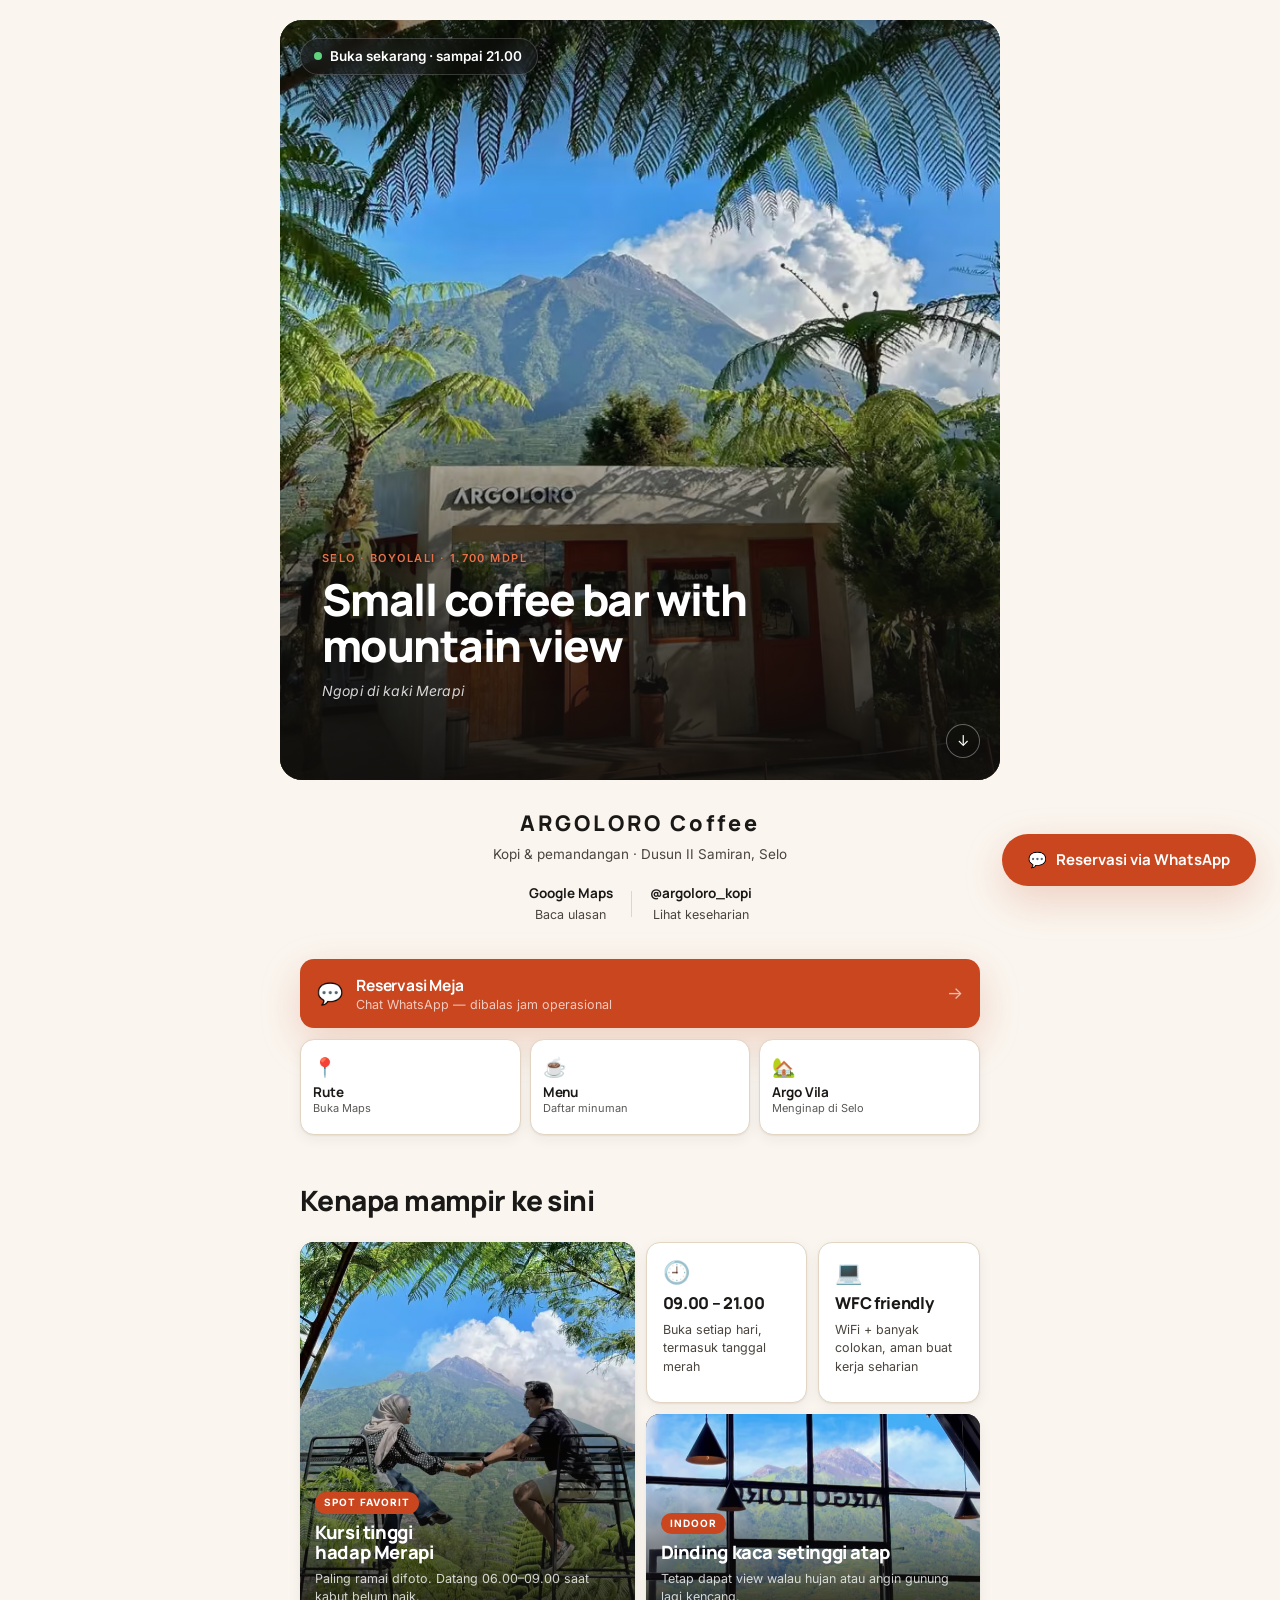
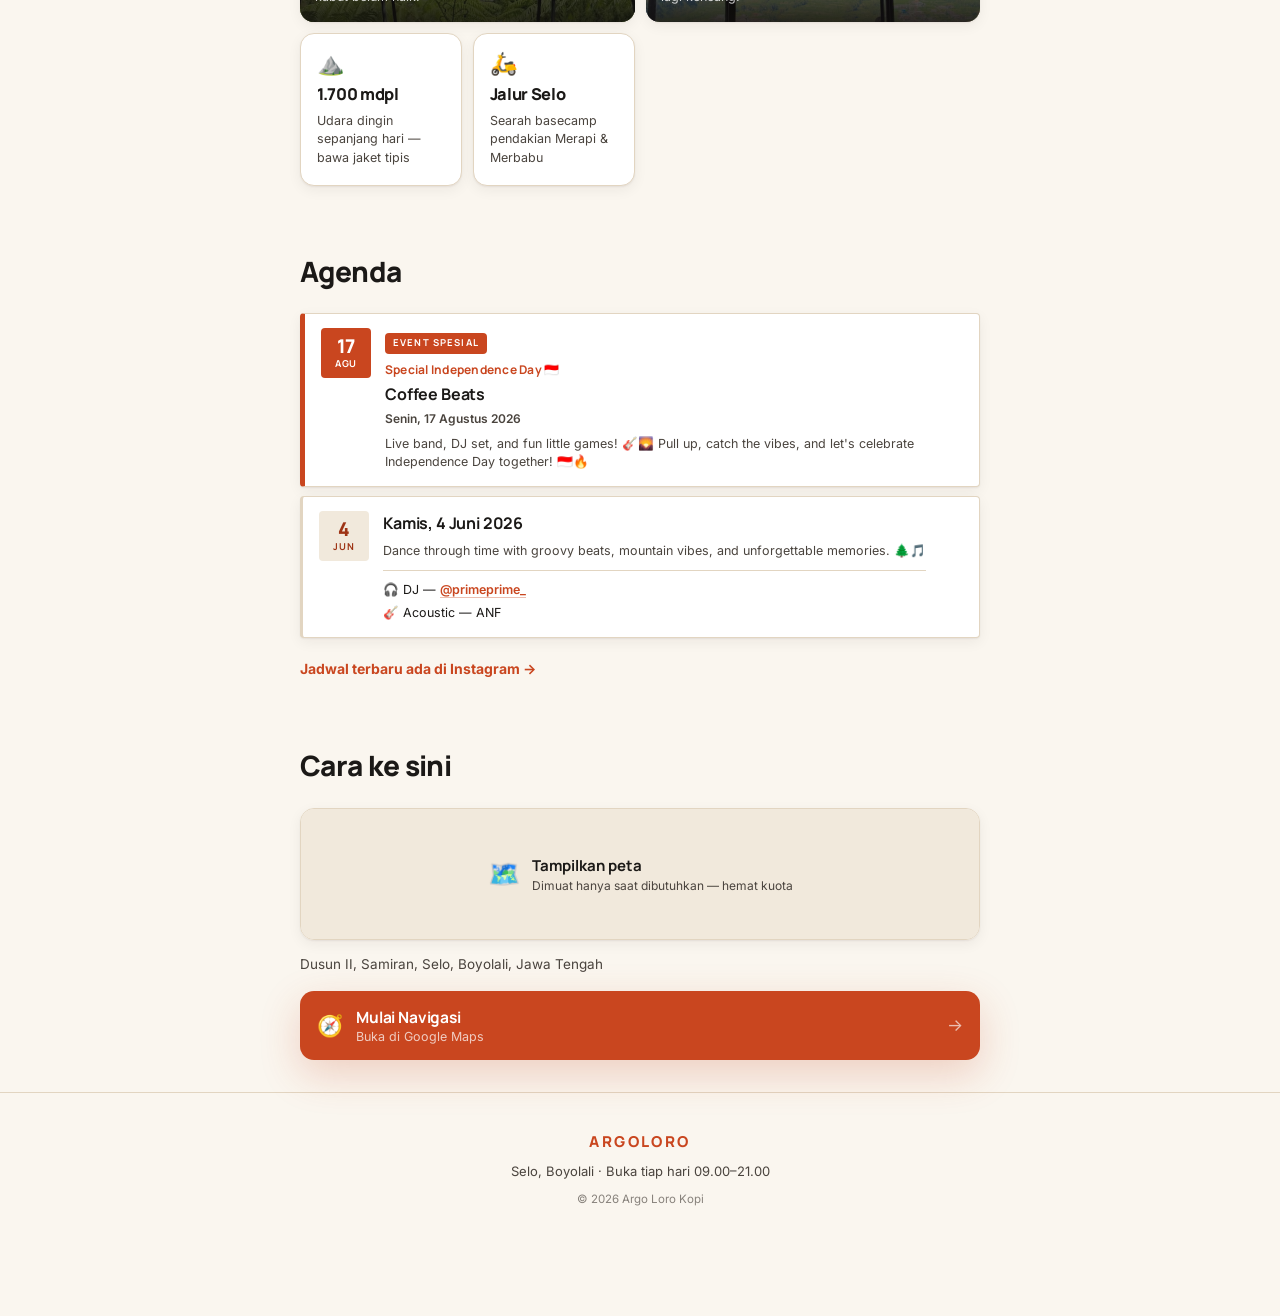
==== index.html @ 5f92f3b1 "perf: optimize initial load by deferring non-critical assets, including Google Maps iframe and bento" ====
<!DOCTYPE html>
<html lang="id">
<head>
<meta charset="UTF-8">
<meta name="viewport" content="width=device-width, initial-scale=1.0">
<meta name="theme-color" content="#C9461F">
<title>Argo Loro Kopi — Small Coffee Bar With Mountain View | Selo, Boyolali</title>
<meta name="description" content="Argo Loro Kopi, Selo Boyolali. Ngopi dengan view Merapi &amp; Merbabu, buka setiap hari 9 pagi sampai 9 malam. Reservasi meja lewat WhatsApp.">

<meta property="og:type" content="website">
<meta property="og:title" content="Argo Loro Kopi — Small Coffee Bar With Mountain View">
<meta property="og:description" content="Selo, Boyolali · Buka tiap hari 09.00–21.00 · View Merapi &amp; Merbabu">
<meta property="og:image" content="images/hero-1.jpg">

<link rel="preconnect" href="https://fonts.googleapis.com">
<link rel="preconnect" href="https://fonts.gstatic.com" crossorigin>
<!-- Hanya bobot yang benar-benar dipakai CSS: Manrope 700/800, Inter 400/600/700.
     Manrope 500 & Inter 500 dibuang (tak terpakai); Inter 700 ditambahkan
     karena .textlink memerlukannya dan sebelumnya di-faux-bold browser. -->
<!-- media="print" lalu diaktifkan saat onload: browser mengunduhnya dengan
     prioritas rendah sehingga tidak berebut jalur dengan foto hero. Teks
     tetap terbaca sejak detik pertama memakai font sistem, lalu berganti
     mulus — perilaku yang sama seperti display=swap. -->
<link rel="stylesheet" media="print" onload="this.media='all';this.onload=null"
      href="https://fonts.googleapis.com/css2?family=Manrope:wght@700;800&family=Inter:wght@400;600;700&display=swap">
<noscript>
  <link rel="stylesheet" href="https://fonts.googleapis.com/css2?family=Manrope:wght@700;800&family=Inter:wght@400;600;700&display=swap">
</noscript>
<link rel="preload" as="image" type="image/avif"
      href="images/opt/hero-1-960.avif"
      imagesrcset="images/opt/hero-1-640.avif 640w, images/opt/hero-1-800.avif 800w, images/opt/hero-1-960.avif 960w, images/opt/hero-1-1080.avif 1080w"
      imagesizes="(min-width: 700px) 720px, 100vw"
      fetchpriority="high">
<link rel="stylesheet" href="style.css">
</head>
<body>

<!-- Sticky CTA (muncul setelah blok aksi tergulir lewat) -->
<a id="stickyCta" class="sticky-cta" href="https://wa.me/6281328256724?text=Halo%20Argo%20Loro%2C%20saya%20mau%20reservasi%20meja" target="_blank" rel="noopener">
  <span class="sticky-cta-icon" aria-hidden="true">💬</span>
  Reservasi via WhatsApp
</a>

<header>
  <!-- ===== HERO =====
       Satu foto, statis, besar. Ini shot yang menceritakan semuanya
       sekaligus: bangunan + Merapi + pakis. Sengaja tidak dirotasi
       supaya setiap pengunjung pasti melihatnya. -->
  <section class="hero" id="hero">
    <div class="hero-media">
      <!-- AVIF dulu, WebP untuk browser tanpa AVIF, JPEG asli sebagai
           jaring pengaman terakhir. Browser memilih sendiri lebarnya
           lewat srcset — HP kecil tidak lagi mengunduh versi 1080px. -->
      <picture>
        <source type="image/avif"
                srcset="images/opt/hero-1-640.avif 640w, images/opt/hero-1-800.avif 800w, images/opt/hero-1-960.avif 960w, images/opt/hero-1-1080.avif 1080w"
                sizes="(min-width: 700px) 720px, 100vw">
        <source type="image/webp"
                srcset="images/opt/hero-1-640.webp 640w, images/opt/hero-1-800.webp 800w, images/opt/hero-1-960.webp 960w, images/opt/hero-1-1080.webp 1080w"
                sizes="(min-width: 700px) 720px, 100vw">
        <img src="images/hero-1.jpg"
             alt="Bangunan Argo Loro Kopi berpintu terakota dengan Gunung Merapi di belakangnya, dibingkai pohon pakis"
             loading="eager" fetchpriority="high" decoding="async"
             width="1080" height="1439">
      </picture>
    </div>

    <div class="hero-scrim" aria-hidden="true"></div>

    <!-- Status jam buka, dihitung real-time (WIB) oleh script.js -->
    <div class="status status-hero" id="openStatus" role="status">
      <span class="status-dot" aria-hidden="true"></span>
      <span class="status-text" id="openStatusText">Memuat status…</span>
    </div>

    <div class="hero-content">
      <p class="hero-eyebrow">Selo · Boyolali · 1.700 mdpl</p>
      <h1 class="hero-headline">Small coffee bar with mountain view</h1>
      <p class="hero-subline">Ngopi di kaki Merapi</p>
    </div>

    <a class="hero-scrollcue" href="#actions" aria-label="Lihat aksi cepat">
      <span aria-hidden="true">↓</span>
    </a>
  </section>
</header>

<main>

  <!-- ===== IDENTITAS + STATUS ===== -->
  <section class="identity" aria-label="Identitas dan status">
    <h2 class="brandname">ARGOLORO Coffee</h2>
    <p class="brandtag">Kopi &amp; pemandangan · Dusun II Samiran, Selo</p>

    <div class="proof">
      <a class="proof-item" href="https://maps.app.goo.gl/bcYDaJoT8vpgFmes9" target="_blank" rel="noopener">
        <strong>Google Maps</strong>
        <span>Baca ulasan</span>
      </a>
      <span class="proof-sep" aria-hidden="true"></span>
      <a class="proof-item" href="https://www.instagram.com/argoloro_kopi/" target="_blank" rel="noopener">
        <strong>@argoloro_kopi</strong>
        <span>Lihat keseharian</span>
      </a>
    </div>
  </section>

  <!-- ===== AKSI UTAMA (thumb zone) ===== -->
  <section class="actions" id="actions" aria-label="Aksi cepat">
    <a class="action action-primary" href="https://wa.me/6281328256724?text=Halo%20Argo%20Loro%2C%20saya%20mau%20reservasi%20meja" target="_blank" rel="noopener">
      <span class="action-icon" aria-hidden="true">💬</span>
      <span class="action-copy">
        <strong>Reservasi Meja</strong>
        <small>Chat WhatsApp — dibalas jam operasional</small>
      </span>
      <span class="action-arrow" aria-hidden="true">→</span>
    </a>

    <div class="action-pair">
      <a class="action action-ghost" href="https://maps.app.goo.gl/bcYDaJoT8vpgFmes9" target="_blank" rel="noopener">
        <span class="action-icon" aria-hidden="true">📍</span>
        <span class="action-copy">
          <strong>Rute</strong>
          <small>Buka Maps</small>
        </span>
      </a>
      <button class="action action-ghost" type="button"
              data-unavailable
              data-unavailable-icon="☕"
              data-unavailable-title="Menu belum tersedia">
        <span class="action-icon" aria-hidden="true">☕</span>
        <span class="action-copy">
          <strong>Menu</strong>
          <small>Daftar minuman</small>
        </span>
      </button>

      <button class="action action-ghost" type="button"
              data-unavailable
              data-unavailable-icon="🏡"
              data-unavailable-title="Argo Vila belum tersedia">
        <span class="action-icon" aria-hidden="true">🏡</span>
        <span class="action-copy">
          <strong>Argo Vila</strong>
          <small>Menginap di Selo</small>
        </span>
      </button>
    </div>
  </section>

  <!-- ===== BENTO ===== -->
  <section class="bento" aria-label="Tentang tempat ini">
    <h2 class="section-title">Kenapa mampir ke sini</h2>

    <div class="bento-grid">

      <!-- Foto besar: spot view -->
      <article class="tile tile-photo tile-tall reveal">
        <picture>
          <source type="image/avif"
                  data-srcset="images/opt/hero-2-640.avif 640w, images/opt/hero-2-960.avif 960w"
                  sizes="(min-width: 700px) 350px, 45vw">
          <source type="image/webp"
                  data-srcset="images/opt/hero-2-640.webp 640w, images/opt/hero-2-960.webp 960w"
                  sizes="(min-width: 700px) 350px, 45vw">
          <img src="data:image/svg+xml,%3Csvg xmlns=%22http://www.w3.org/2000/svg%22 viewBox=%220 0 3 4%22%3E%3C/svg%3E" data-src="images/opt/hero-2-640.webp" alt="Kursi tinggi menghadap lembah dan Gunung Merapi"
               loading="lazy" decoding="async" width="1115" height="1486">
        </picture>
        <div class="tile-photo-body">
          <span class="tile-kicker">Spot favorit</span>
          <h3>Kursi tinggi<br>hadap Merapi</h3>
          <p>Paling ramai difoto. Datang 06.00–09.00 saat kabut belum naik.</p>
        </div>
      </article>

      <!-- Jam -->
      <article class="tile tile-stat reveal">
        <span class="tile-icon" aria-hidden="true">🕘</span>
        <h3>09.00 – 21.00</h3>
        <p>Buka setiap hari, termasuk tanggal merah</p>
      </article>

      <!-- WFC -->
      <article class="tile tile-stat reveal">
        <span class="tile-icon" aria-hidden="true">💻</span>
        <h3>WFC friendly</h3>
        <p>WiFi + banyak colokan, aman buat kerja seharian</p>
      </article>

      <!-- Foto lebar: interior -->
      <article class="tile tile-photo tile-wide reveal">
        <picture>
          <source type="image/avif"
                  data-srcset="images/opt/hero-3-640.avif 640w, images/opt/hero-3-960.avif 960w, images/opt/hero-3-1280.avif 1280w"
                  sizes="(min-width: 700px) 350px, 92vw">
          <source type="image/webp"
                  data-srcset="images/opt/hero-3-640.webp 640w, images/opt/hero-3-960.webp 960w, images/opt/hero-3-1280.webp 1280w"
                  sizes="(min-width: 700px) 350px, 92vw">
          <img src="data:image/svg+xml,%3Csvg xmlns=%22http://www.w3.org/2000/svg%22 viewBox=%220 0 3 4%22%3E%3C/svg%3E" data-src="images/opt/hero-3-640.webp" alt="Ruang dalam berdinding kaca menghadap lereng gunung"
               loading="lazy" decoding="async" width="1440" height="1916">
        </picture>
        <div class="tile-photo-body">
          <span class="tile-kicker">Indoor</span>
          <h3>Dinding kaca setinggi atap</h3>
          <p>Tetap dapat view walau hujan atau angin gunung lagi kencang.</p>
        </div>
      </article>

      <!-- Ketinggian -->
      <article class="tile tile-stat reveal">
        <span class="tile-icon" aria-hidden="true">⛰️</span>
        <h3>1.700 mdpl</h3>
        <p>Udara dingin sepanjang hari — bawa jaket tipis</p>
      </article>

      <!-- Akses -->
      <article class="tile tile-stat reveal">
        <span class="tile-icon" aria-hidden="true">🛵</span>
        <h3>Jalur Selo</h3>
        <p>Searah basecamp pendakian Merapi &amp; Merbabu</p>
      </article>

    </div>
  </section>

  <!-- ===== AGENDA =====
       Isi list dirender oleh script.js dari objek FEATURED_EVENT dan
       EVENTS di bagian atas file itu. Untuk menambah / mengubah acara,
       edit di sana — tidak perlu menyentuh HTML ini. -->
  <section class="events" id="events" aria-label="Agenda">
    <h2 class="section-title">Agenda</h2>
    <ul class="event-list" id="eventList"></ul>
    <a class="textlink reveal" href="https://www.instagram.com/argoloro_kopi/" target="_blank" rel="noopener">
      Jadwal terbaru ada di Instagram →
    </a>
  </section>

  <!-- ===== LOKASI ===== -->
  <section class="map-section" aria-label="Lokasi">
    <h2 class="section-title">Cara ke sini</h2>
    <!-- Fasad peta: iframe Google Maps menarik ±165 KB JavaScript dari
         server pihak ketiga dan tetap termuat di awal meski loading="lazy",
         berebut jalur dengan foto hero. Iframe baru disisipkan script.js
         saat tombol ini ditekan. -->
    <div class="map-embed reveal" id="mapEmbed">
      <button class="map-facade" type="button" id="mapLoad">
        <span class="map-facade-icon" aria-hidden="true">🗺️</span>
        <span class="map-facade-copy">
          <strong>Tampilkan peta</strong>
          <small>Dimuat hanya saat dibutuhkan — hemat kuota</small>
        </span>
      </button>
    </div>
    <p class="address reveal">Dusun II, Samiran, Selo, Boyolali, Jawa Tengah</p>
    <a class="action action-primary reveal" href="https://maps.app.goo.gl/bcYDaJoT8vpgFmes9" target="_blank" rel="noopener">
      <span class="action-icon" aria-hidden="true">🧭</span>
      <span class="action-copy">
        <strong>Mulai Navigasi</strong>
        <small>Buka di Google Maps</small>
      </span>
      <span class="action-arrow" aria-hidden="true">→</span>
    </a>
  </section>

</main>

<footer class="site-footer">
  <p class="footer-mark">ARGOLORO</p>
  <p>Selo, Boyolali · Buka tiap hari 09.00–21.00</p>
  <p class="footer-fine">&copy; <span id="year"></span> Argo Loro Kopi</p>
</footer>

<!-- ===== OVERLAY: fitur belum tersedia ===== -->
<div class="overlay" id="unavailableOverlay" hidden>
  <div class="overlay-box" role="dialog" aria-modal="true" aria-labelledby="unavailableTitle">
    <span class="overlay-icon" id="unavailableIcon" aria-hidden="true">☕</span>
    <h3 id="unavailableTitle">Belum tersedia</h3>
    <p>Saat ini tidak bisa dibuka :p , tunggu update berikutnya ya.</p>
    <!-- <a class="overlay-alt" href="https://www.instagram.com/argoloro_kopi/" target="_blank" rel="noopener">
      Sementara, cek Instagram kami →
    </a> -->
    <button class="overlay-close" type="button" id="unavailableClose">Tutup</button>
  </div>
</div>

<script src="script.js" defer></script>
</body>
</html>
---- style.css ----
/* ===== Tokens =====
   Palet diambil dari foto asli: pintu terakota, dinding krem,
   pakis hijau, langit biru Selo. */
:root {
  --terracotta: #C9461F;
  --terracotta-deep: #9E3415;
  --ember: #E8734A;
  --cream: #FAF6EF;
  --cream-2: #F1E9DC;
  --sand: #E2D5C1;
  --ink: #1B1917;
  --ink-soft: #4A443E;
  --fern: #2F5D3A;
  --night: #100E0C;

  /* Skala radius diperpanjang ke bawah, bukan diganti. --radius-xs
     dipakai kartu agenda supaya terbaca lebih tegas dari kartu lain
     tanpa melompat ke sudut 0 yang tidak ada di mana pun di halaman. */
  --radius-xs: 4px;
  --radius: 14px;
  --radius-lg: 22px;
  --shadow-sm: 0 1px 2px rgba(27,25,23,0.06), 0 4px 14px rgba(27,25,23,0.06);
  --shadow-md: 0 10px 30px rgba(27,25,23,0.14);
  --shadow-lift: 0 14px 40px rgba(201,70,31,0.22);

  --font-display: 'Manrope', -apple-system, BlinkMacSystemFont, sans-serif;
  --font-body: 'Inter', -apple-system, BlinkMacSystemFont, "Segoe UI", Roboto, Helvetica, Arial, sans-serif;
}

* { box-sizing: border-box; }

html { scroll-behavior: smooth; }

body {
  margin: 0;
  font-family: var(--font-body);
  color: var(--ink);
  background: var(--cream);
  font-size: 16px;
  line-height: 1.55;
  -webkit-font-smoothing: antialiased;
}

img { max-width: 100%; display: block; }
a { color: inherit; }
h1, h2, h3 { margin: 0; font-family: var(--font-display); }

section {
  padding: 32px 20px;
  max-width: 720px;
  margin: 0 auto;
}

.section-title {
  font-size: clamp(1.35rem, 5.5vw, 1.75rem);
  font-weight: 800;
  letter-spacing: -0.02em;
  color: var(--ink);
  margin-bottom: 20px;
}

/* ===== Hero ===== */
@keyframes kenburns {
  0%   { transform: scale(1) translate3d(0,0,0); }
  100% { transform: scale(1.14) translate3d(0,-1.5%,0); }
}

@keyframes fadeUp {
  from { opacity: 0; transform: translateY(24px); }
  to   { opacity: 1; transform: translateY(0); }
}

@keyframes pulseDot {
  0%, 100% { box-shadow: 0 0 0 0 rgba(47,93,58,0.45); }
  70%      { box-shadow: 0 0 0 7px rgba(47,93,58,0); }
}

.hero {
  position: relative;
  width: 100%;
  /* Tinggi: foto ini adalah hook utamanya, jadi diberi ruang.
     Tetap di bawah 100vh supaya aksi berikutnya tetap terasa dekat. */
  height: 82vh;
  min-height: 520px;
  max-height: 760px;
  overflow: hidden;
  background: var(--night);
}

.hero-media {
  position: absolute;
  inset: 0;
  animation: kenburns 30s ease-in-out infinite alternate;
  /* Warna disampel langsung dari hero-1.jpg (6 pita horizontal).
     Muncul seketika sebagai bayangan kasar foto, jadi tidak pernah
     ada kotak hitam saat koneksi lambat. Biayanya nol byte —
     tidak perlu base64 placeholder. */
  background: linear-gradient(180deg,
    #364A3E 0%, #5384AA 20%, #7E9CA5 40%,
    #6F7259 60%, #533E2F 80%, #8D7457 100%);
}

/* <picture> defaultnya inline dan tingginya auto, jadi height:100%
   pada <img> di dalamnya kehilangan acuan. Dijadikan block seukuran
   penuh supaya rantai tingginya tersambung lagi. */
.hero-media picture { display: block; width: 100%; height: 100%; }

.hero-media img {
  width: 100%;
  height: 100%;
  object-fit: cover;
  /* 46% menjaga tiga elemen tetap masuk frame:
     kanopi pakis, puncak Merapi, dan papan ARGOLORO. */
  object-position: center 46%;
}

.hero-scrim {
  position: absolute;
  inset: 0;
  z-index: 1;
  /* Dua lapis: gradien lembut + blok gelap di bawah supaya judul
     tetap terbaca walau fotonya ramai (bangunan, pagar, orang). */
  /* Ringan di area gunung, pekat di bawah. Bagian bawah foto berisi
     pintu, pagar dan paving yang ramai — teks butuh alas sendiri. */
  background:
    linear-gradient(180deg,
      rgba(16,14,12,0.46) 0%,
      rgba(16,14,12,0.00) 22%,
      rgba(16,14,12,0.10) 48%,
      rgba(16,14,12,0.62) 72%,
      rgba(16,14,12,0.93) 100%);
  pointer-events: none;
}

.hero-content {
  position: relative;
  z-index: 2;
  height: 100%;
  display: flex;
  flex-direction: column;
  justify-content: flex-end;
  padding: 0 22px 46px;
}

.hero-eyebrow {
  margin: 0 0 10px;
  font-weight: 600;
  font-size: 11px;
  letter-spacing: 0.13em;
  text-transform: uppercase;
  color: var(--ember);
  /* Rasio crop berbeda tiap layar, jadi eyebrow bisa jatuh di atas
     dinding terang. Bayangan menjaga kontras di semua kasus. */
  text-shadow: 0 1px 10px rgba(16,14,12,0.85), 0 0 3px rgba(16,14,12,0.6);
  animation: fadeUp 0.7s ease-out 0.05s both;
}

.hero-headline {
  margin: 0;
  font-weight: 800;
  font-size: clamp(28px, 8.4vw, 44px);
  line-height: 1.04;
  letter-spacing: -0.035em;
  max-width: 15ch;
  color: #fff;
  text-shadow: 0 2px 30px rgba(0,0,0,0.4);
  animation: fadeUp 0.8s ease-out 0.16s both;
}

.hero-subline {
  margin: 12px 0 0;
  font-size: 14px;
  font-style: italic;
  letter-spacing: 0.01em;
  color: rgba(255,255,255,0.82);
  animation: fadeUp 0.8s ease-out 0.28s both;
}

/* Petunjuk gulir — halus, hanya isyarat bahwa masih ada isi di bawah */
@keyframes cueBob {
  0%, 100% { transform: translateY(0); opacity: 0.55; }
  50%      { transform: translateY(5px); opacity: 1; }
}

.hero-scrollcue {
  position: absolute;
  z-index: 3;
  right: 20px;
  bottom: 22px;
  width: 34px;
  height: 34px;
  display: flex;
  align-items: center;
  justify-content: center;
  border-radius: 50%;
  border: 1px solid rgba(255,255,255,0.35);
  background: rgba(16,14,12,0.3);
  backdrop-filter: blur(6px);
  -webkit-backdrop-filter: blur(6px);
  color: #fff;
  font-size: 15px;
  text-decoration: none;
  animation: cueBob 2.4s ease-in-out infinite;
}

/* ===== Identitas ===== */
.identity {
  position: relative;
  padding: 26px 20px 8px;
  text-align: center;
  z-index: 4;
}

.brandname {
  font-size: 1.35rem;
  font-weight: 800;
  letter-spacing: 0.14em;
  color: var(--ink);
}

.brandtag {
  margin: 5px 0 0;
  font-size: 13.5px;
  color: var(--ink-soft);
}

/* Status buka/tutup */
.status {
  display: inline-flex;
  align-items: center;
  gap: 8px;
  margin-top: 14px;
  padding: 7px 15px 7px 13px;
  border-radius: 999px;
  background: rgba(47,93,58,0.09);
  color: var(--fern);
  font-size: 13.5px;
  font-weight: 600;
}

.status-dot {
  width: 8px;
  height: 8px;
  border-radius: 50%;
  background: var(--fern);
  animation: pulseDot 2.2s ease-out infinite;
}

.status.is-closed {
  background: rgba(201,70,31,0.09);
  color: var(--terracotta-deep);
}

.status.is-closed .status-dot {
  background: var(--terracotta);
  animation: none;
}

/* Versi melayang di atas foto hero: kaca gelap, teks putih.
   Warna dibawa oleh titiknya saja supaya tidak melawan foto. */
.status-hero {
  position: absolute;
  z-index: 3;
  top: 18px;
  left: 20px;
  margin-top: 0;
  background: rgba(16,14,12,0.42);
  backdrop-filter: blur(10px);
  -webkit-backdrop-filter: blur(10px);
  border: 1px solid rgba(255,255,255,0.18);
  color: #fff;
  box-shadow: 0 4px 16px rgba(0,0,0,0.25);
}

@keyframes pulseDotLight {
  0%, 100% { box-shadow: 0 0 0 0 rgba(95,211,126,0.55); }
  70%      { box-shadow: 0 0 0 7px rgba(95,211,126,0); }
}

.status-hero .status-dot {
  background: #5FD37E;
  animation: pulseDotLight 2.2s ease-out infinite;
}

.status-hero.is-closed {
  background: rgba(16,14,12,0.42);
  color: #fff;
}

.status-hero.is-closed .status-dot { background: var(--ember); }

/* Social proof */
.proof {
  display: flex;
  align-items: center;
  justify-content: center;
  gap: 18px;
  margin-top: 18px;
}

.proof-item {
  display: flex;
  flex-direction: column;
  gap: 1px;
  text-decoration: none;
  font-size: 12.5px;
  color: var(--ink-soft);
}

.proof-item strong {
  font-family: var(--font-display);
  font-size: 13.5px;
  color: var(--ink);
}

.proof-sep {
  width: 1px;
  height: 26px;
  background: var(--sand);
}

/* ===== Aksi ===== */
.actions { padding-top: 26px; padding-bottom: 12px; }

.action {
  display: flex;
  align-items: center;
  gap: 13px;
  width: 100%;
  min-height: 60px;
  padding: 13px 16px;
  border-radius: var(--radius);
  border: 1.5px solid transparent;
  font-family: var(--font-body);
  font-size: 1rem;
  text-align: left;
  text-decoration: none;
  cursor: pointer;
  transition: transform 180ms ease, box-shadow 180ms ease,
              background-color 180ms ease, border-color 180ms ease;
  -webkit-tap-highlight-color: transparent;
}

.action-icon { font-size: 21px; line-height: 1; flex-shrink: 0; }

.action-copy { display: flex; flex-direction: column; min-width: 0; }

.action-copy strong {
  font-family: var(--font-display);
  font-weight: 700;
  font-size: 15.5px;
  letter-spacing: -0.01em;
}

.action-copy small {
  font-size: 12.5px;
  opacity: 0.72;
  line-height: 1.35;
}

.action-arrow { margin-left: auto; font-size: 17px; opacity: 0.65; flex-shrink: 0; }

.action-primary {
  background: var(--terracotta);
  color: #fff;
  box-shadow: var(--shadow-lift);
}

.action-ghost {
  background: #fff;
  color: var(--ink);
  border-color: var(--sand);
  box-shadow: var(--shadow-sm);
}

.action-pair {
  display: grid;
  grid-template-columns: repeat(3, 1fr);
  gap: 9px;
  margin-top: 11px;
}

.action-pair .action {
  flex-direction: column;
  align-items: flex-start;
  gap: 7px;
  min-height: 96px;
  padding: 13px 12px;
  justify-content: center;
}

/* Kolomnya sempit (±115px di ponsel), jadi tipografinya dikecilkan
   supaya label tidak pecah jadi tiga baris. */
.action-pair .action-copy strong { font-size: 13.5px; line-height: 1.25; }
.action-pair .action-copy small { font-size: 11px; }
.action-pair .action-icon { font-size: 19px; }

.action:active { transform: scale(0.985); }

@media (hover: hover) and (pointer: fine) {
  .action-primary:hover { background: var(--terracotta-deep); }
  .action-ghost:hover { border-color: var(--terracotta); background: #fff; }
  .action:hover { transform: translateY(-2px); box-shadow: var(--shadow-md); }
}

/* ===== Sticky CTA ===== */
.sticky-cta {
  position: fixed;
  bottom: 14px;
  left: 14px;
  right: 14px;
  z-index: 90;
  display: flex;
  align-items: center;
  justify-content: center;
  gap: 9px;
  min-height: 52px;
  background: var(--terracotta);
  color: #fff;
  font-family: var(--font-display);
  font-weight: 700;
  font-size: 15px;
  text-decoration: none;
  border-radius: 999px;
  box-shadow: var(--shadow-lift);
  opacity: 0;
  transform: translateY(90px);
  pointer-events: none;
  transition: opacity 260ms ease, transform 260ms ease;
}

.sticky-cta.is-visible {
  opacity: 1;
  transform: translateY(0);
  pointer-events: auto;
}

@media (min-width: 640px) {
  .sticky-cta { left: auto; right: 24px; width: auto; padding: 0 26px; }
}

/* ===== Bento ===== */
.bento-grid {
  display: grid;
  grid-template-columns: repeat(2, 1fr);
  gap: 11px;
}

.tile {
  position: relative;
  border-radius: var(--radius);
  overflow: hidden;
  background: #fff;
  border: 1px solid var(--sand);
  box-shadow: var(--shadow-sm);
}

/* Kartu statistik kecil */
.tile-stat {
  padding: 18px 16px;
  display: flex;
  flex-direction: column;
  gap: 5px;
}

.tile-icon { font-size: 22px; line-height: 1; margin-bottom: 3px; }

.tile-stat h3 {
  font-size: 1.02rem;
  font-weight: 800;
  letter-spacing: -0.02em;
  color: var(--ink);
}

.tile-stat p {
  margin: 0;
  font-size: 12.5px;
  line-height: 1.45;
  color: var(--ink-soft);
}

/* Kartu foto */
.tile-photo { border: none; background: var(--night); }

.tile-photo img {
  position: absolute;
  inset: 0;
  width: 100%;
  height: 100%;
  object-fit: cover;
}

.tile-photo::after {
  content: "";
  position: absolute;
  inset: 0;
  background: linear-gradient(180deg, rgba(16,14,12,0) 30%, rgba(16,14,12,0.88) 100%);
}

.tile-photo-body {
  position: relative;
  z-index: 2;
  height: 100%;
  display: flex;
  flex-direction: column;
  justify-content: flex-end;
  padding: 16px 15px;
  color: #fff;
}

.tile-kicker {
  align-self: flex-start;
  margin-bottom: 8px;
  padding: 3px 9px;
  border-radius: 999px;
  background: var(--terracotta);
  font-size: 10px;
  font-weight: 700;
  letter-spacing: 0.11em;
  text-transform: uppercase;
}

.tile-photo-body h3 {
  font-size: 1.15rem;
  font-weight: 800;
  line-height: 1.12;
  letter-spacing: -0.02em;
}

.tile-photo-body p {
  margin: 7px 0 0;
  font-size: 12.5px;
  line-height: 1.45;
  color: rgba(255,255,255,0.8);
}

/* Asimetri: ini yang bikin grid tidak terasa datar */
.tile-tall { grid-row: span 2; min-height: 320px; }
.tile-wide { grid-column: span 2; min-height: 200px; }

/* ===== Agenda ===== */
.event-list {
  list-style: none;
  margin: 0 0 18px;
  padding: 0;
  display: flex;
  flex-direction: column;
  gap: 9px;
}

.event-item {
  display: flex;
  align-items: flex-start;
  gap: 14px;
  background: #fff;
  border: 1px solid var(--sand);
  /* Garis vertikal tebal di kiri — pengganti bullet bulat lama.
     Bentuknya lurus, jadi membawa kesan geometric tanpa perlu
     memaksa sudut kartu jadi 0. */
  border-left: 3px solid var(--sand);
  border-radius: var(--radius-xs);
  padding: 14px 16px;
  box-shadow: var(--shadow-sm);
}

/* Event spesial: garis kiri dipertebal + diberi warna aksen, plus
   label kotak di atas judul. Bedanya jelas, tapi tetap satu bahasa. */
.event-featured {
  border-left-width: 5px;
  border-left-color: var(--terracotta);
}

.event-kicker {
  display: inline-block;
  margin-bottom: 7px;
  padding: 3px 8px;
  border-radius: var(--radius-xs);
  background: var(--terracotta);
  color: #fff;
  font-family: var(--font-display);
  font-size: 9.5px;
  font-weight: 700;
  letter-spacing: 0.12em;
  text-transform: uppercase;
}

/* Badge tanggal bujur sangkar */
.event-day {
  flex-shrink: 0;
  width: 50px;
  height: 50px;
  border-radius: var(--radius-xs);
  background: var(--cream-2);
  color: var(--terracotta-deep);
  font-family: var(--font-display);
  display: flex;
  flex-direction: column;
  align-items: center;
  justify-content: center;
  line-height: 1;
}

.event-featured .event-day {
  background: var(--terracotta);
  color: #fff;
}

.event-day-num { font-size: 19px; font-weight: 800; letter-spacing: -0.02em; }
.event-day-mon { margin-top: 3px; font-size: 9.5px; font-weight: 700; letter-spacing: 0.1em; }

.event-body { min-width: 0; }

.event-body h3 {
  font-size: 1rem;
  font-weight: 700;
  letter-spacing: -0.01em;
  color: var(--ink);
}

.event-tagline {
  margin: 0 0 3px;
  font-family: var(--font-display);
  font-size: 12px;
  font-weight: 700;
  letter-spacing: 0.02em;
  color: var(--terracotta);
}

.event-date {
  margin: 3px 0 0;
  font-size: 12px;
  font-weight: 600;
  color: var(--ink-soft);
}

.event-caption {
  margin: 6px 0 0;
  font-size: 12.5px;
  line-height: 1.5;
  color: var(--ink-soft);
}

.event-lineup {
  list-style: none;
  margin: 9px 0 0;
  padding: 9px 0 0;
  border-top: 1px solid var(--sand);
  display: flex;
  flex-direction: column;
  gap: 4px;
  font-size: 12.5px;
  color: var(--ink);
}

/* Handle Instagram yang di-autolink di caption dan lineup */
.event-lineup a,
.event-caption a {
  color: var(--terracotta);
  font-weight: 600;
  text-decoration: none;
  border-bottom: 1px solid rgba(201,70,31,0.35);
}

@media (hover: hover) and (pointer: fine) {
  .event-lineup a:hover,
  .event-caption a:hover { border-bottom-color: var(--terracotta); }
}

.textlink {
  display: inline-block;
  color: var(--terracotta);
  font-weight: 700;
  font-size: 14px;
  text-decoration: none;
}

@media (hover: hover) and (pointer: fine) {
  .textlink:hover { text-decoration: underline; }
}

/* ===== Peta ===== */
.map-embed {
  border-radius: var(--radius);
  overflow: hidden;
  border: 1px solid var(--sand);
  box-shadow: var(--shadow-sm);
}

.map-embed iframe { width: 100%; height: 260px; display: block; }

/* Fasad peta — pengganti iframe sampai pengunjung memintanya */
.map-facade {
  display: flex;
  align-items: center;
  justify-content: center;
  gap: 12px;
  width: 100%;
  min-height: 130px;
  padding: 22px 18px;
  border: none;
  background: var(--cream-2);
  cursor: pointer;
  text-align: left;
  font-family: var(--font-body);
  color: var(--ink);
  transition: background 180ms ease;
}

.map-facade-icon { font-size: 26px; line-height: 1; }

.map-facade-copy { display: flex; flex-direction: column; }

.map-facade-copy strong {
  font-family: var(--font-display);
  font-weight: 700;
  font-size: 15px;
}

.map-facade-copy small {
  font-size: 12px;
  color: var(--ink-soft);
  margin-top: 2px;
}

@media (hover: hover) and (pointer: fine) {
  .map-facade:hover { background: var(--sand); }
}

.address {
  margin: 14px 0 16px;
  font-size: 13.5px;
  color: var(--ink-soft);
}

/* ===== Overlay ===== */
.overlay {
  position: fixed;
  inset: 0;
  z-index: 200;
  display: flex;
  align-items: center;
  justify-content: center;
  padding: 22px;
  background: rgba(16,14,12,0.62);
  backdrop-filter: blur(3px);
  -webkit-backdrop-filter: blur(3px);
  animation: fadeUp 220ms ease-out;
}

.overlay[hidden] { display: none; }

.overlay-box {
  background: var(--cream);
  border-radius: var(--radius-lg);
  box-shadow: var(--shadow-md);
  padding: 30px 24px 22px;
  max-width: 330px;
  width: 100%;
  text-align: center;
}

.overlay-icon { font-size: 34px; display: block; margin-bottom: 10px; }

.overlay-box h3 {
  font-size: 1.15rem;
  font-weight: 800;
  letter-spacing: -0.02em;
  color: var(--ink);
}

.overlay-box p {
  margin: 8px 0 18px;
  font-size: 14px;
  line-height: 1.5;
  color: var(--ink-soft);
}

.overlay-alt {
  display: block;
  margin-bottom: 16px;
  color: var(--terracotta);
  font-weight: 700;
  font-size: 13.5px;
  text-decoration: none;
}

.overlay-close {
  width: 100%;
  min-height: 46px;
  border: none;
  border-radius: var(--radius);
  background: var(--ink);
  color: #fff;
  font-family: var(--font-display);
  font-weight: 700;
  font-size: 14.5px;
  cursor: pointer;
  transition: background 180ms ease;
}

@media (hover: hover) and (pointer: fine) {
  .overlay-close:hover { background: var(--ink-soft); }
}

/* ===== Footer ===== */
.site-footer {
  text-align: center;
  padding: 34px 20px 104px;
  color: var(--ink-soft);
  font-size: 13px;
  border-top: 1px solid var(--sand);
}

.site-footer p { margin: 3px 0; }

.footer-mark {
  font-family: var(--font-display);
  font-weight: 800;
  font-size: 15px;
  letter-spacing: 0.16em;
  color: var(--terracotta);
  margin-bottom: 8px !important;
}

.footer-fine { font-size: 11.5px; opacity: 0.65; margin-top: 10px !important; }

/* ===== Scroll reveal ===== */
.reveal {
  opacity: 0;
  transform: translateY(22px);
  transition: opacity 520ms ease, transform 520ms ease;
}

.reveal.is-visible { opacity: 1; transform: translateY(0); }

/* ===== Desktop ===== */
@media (min-width: 700px) {
  /* Foto aslinya potret. Di layar lebar, hero dikurung ke lebar kolom
     yang sama dengan isi halaman supaya komposisinya tidak terpotong
     jadi pita tipis. */
  .hero {
    height: auto;
    aspect-ratio: 4 / 5;
    max-height: 760px;
    max-width: 720px;
    margin: 20px auto 0;
    border-radius: var(--radius-lg);
  }
  .bento-grid { grid-template-columns: repeat(4, 1fr); }
  .tile-tall { grid-column: span 2; grid-row: span 2; min-height: 380px; }
  .tile-wide { grid-column: span 2; }
  .tile-stat { grid-column: span 1; }
  .map-embed iframe { height: 340px; }
}

/* ===== Reduced motion ===== */
@media (prefers-reduced-motion: reduce) {
  html { scroll-behavior: auto; }
  .reveal { transition: none; opacity: 1; transform: none; }
  .hero-media { animation: none; }
  .hero-eyebrow, .hero-headline, .hero-subline { animation: none; opacity: 1; transform: none; }
  .status-dot, .hero-scrollcue { animation: none; }
  .overlay { animation: none; }
  .action, .sticky-cta { transition: none; }
}
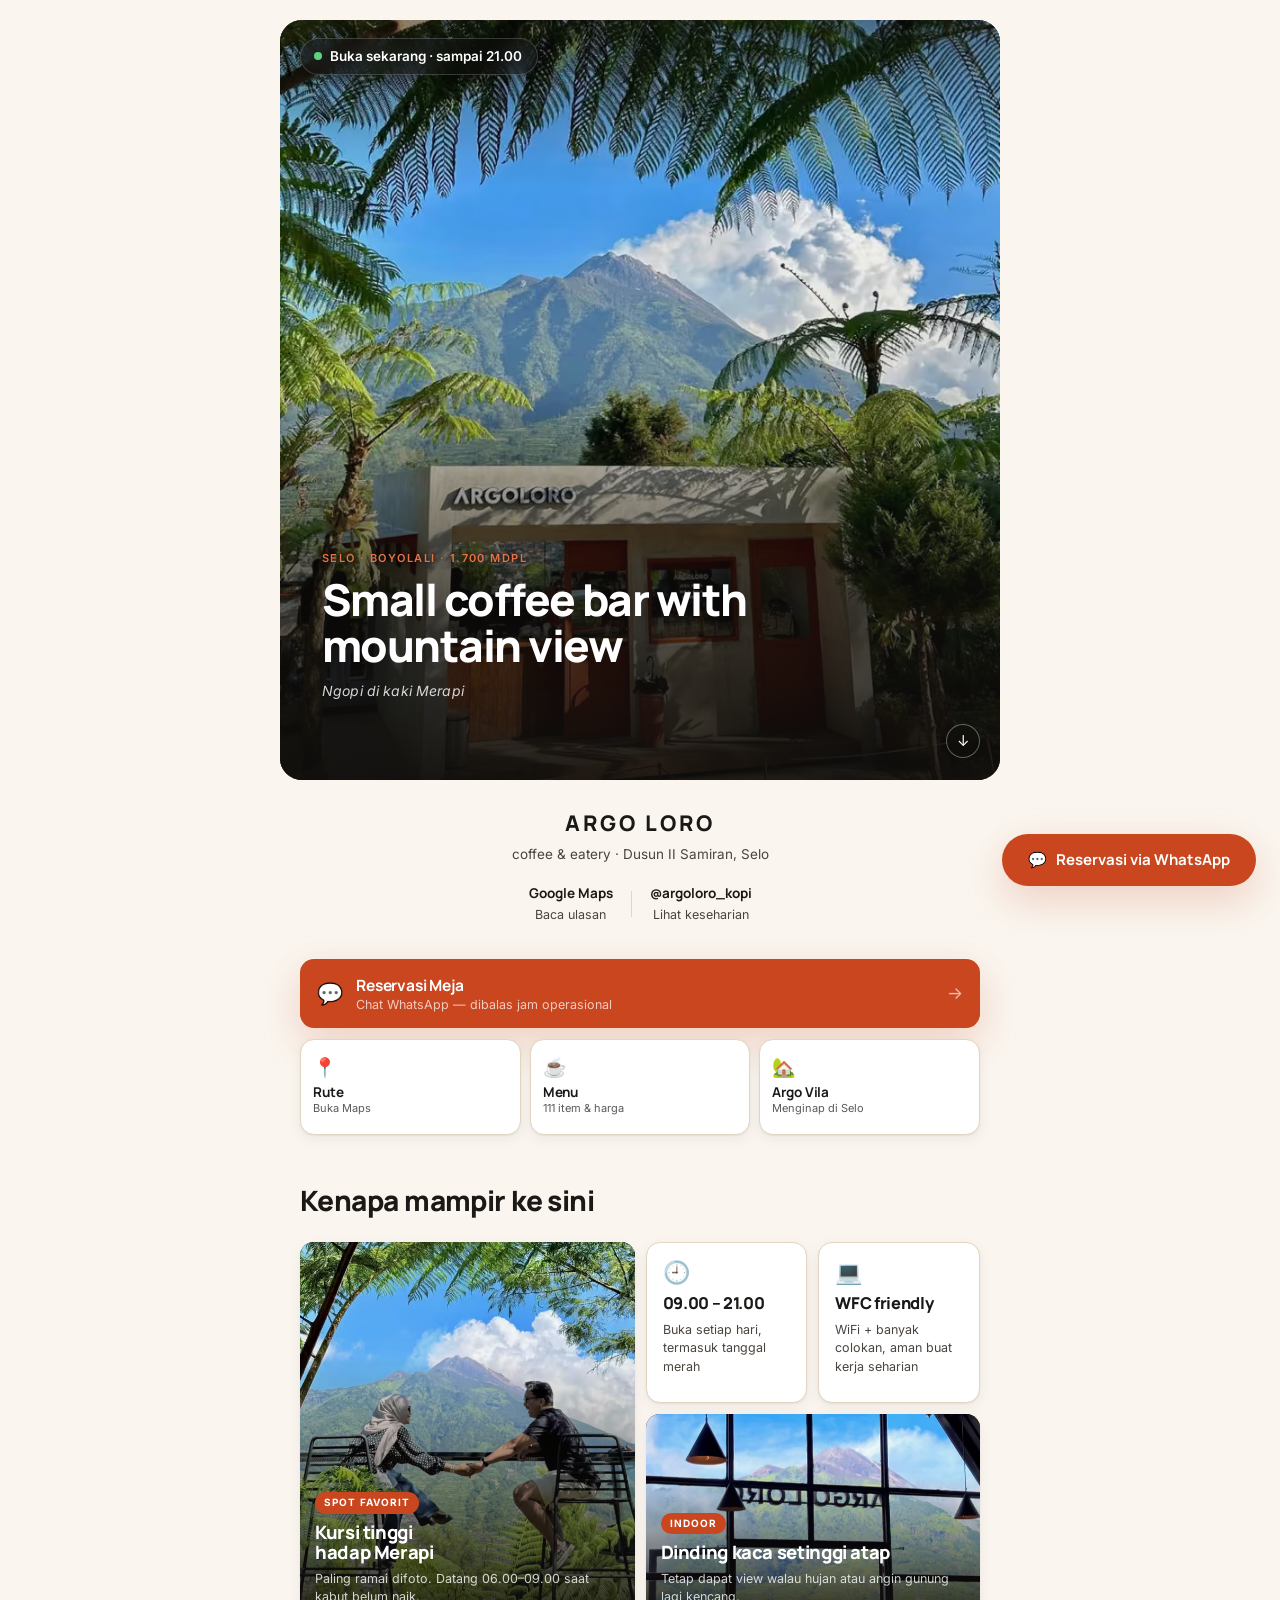
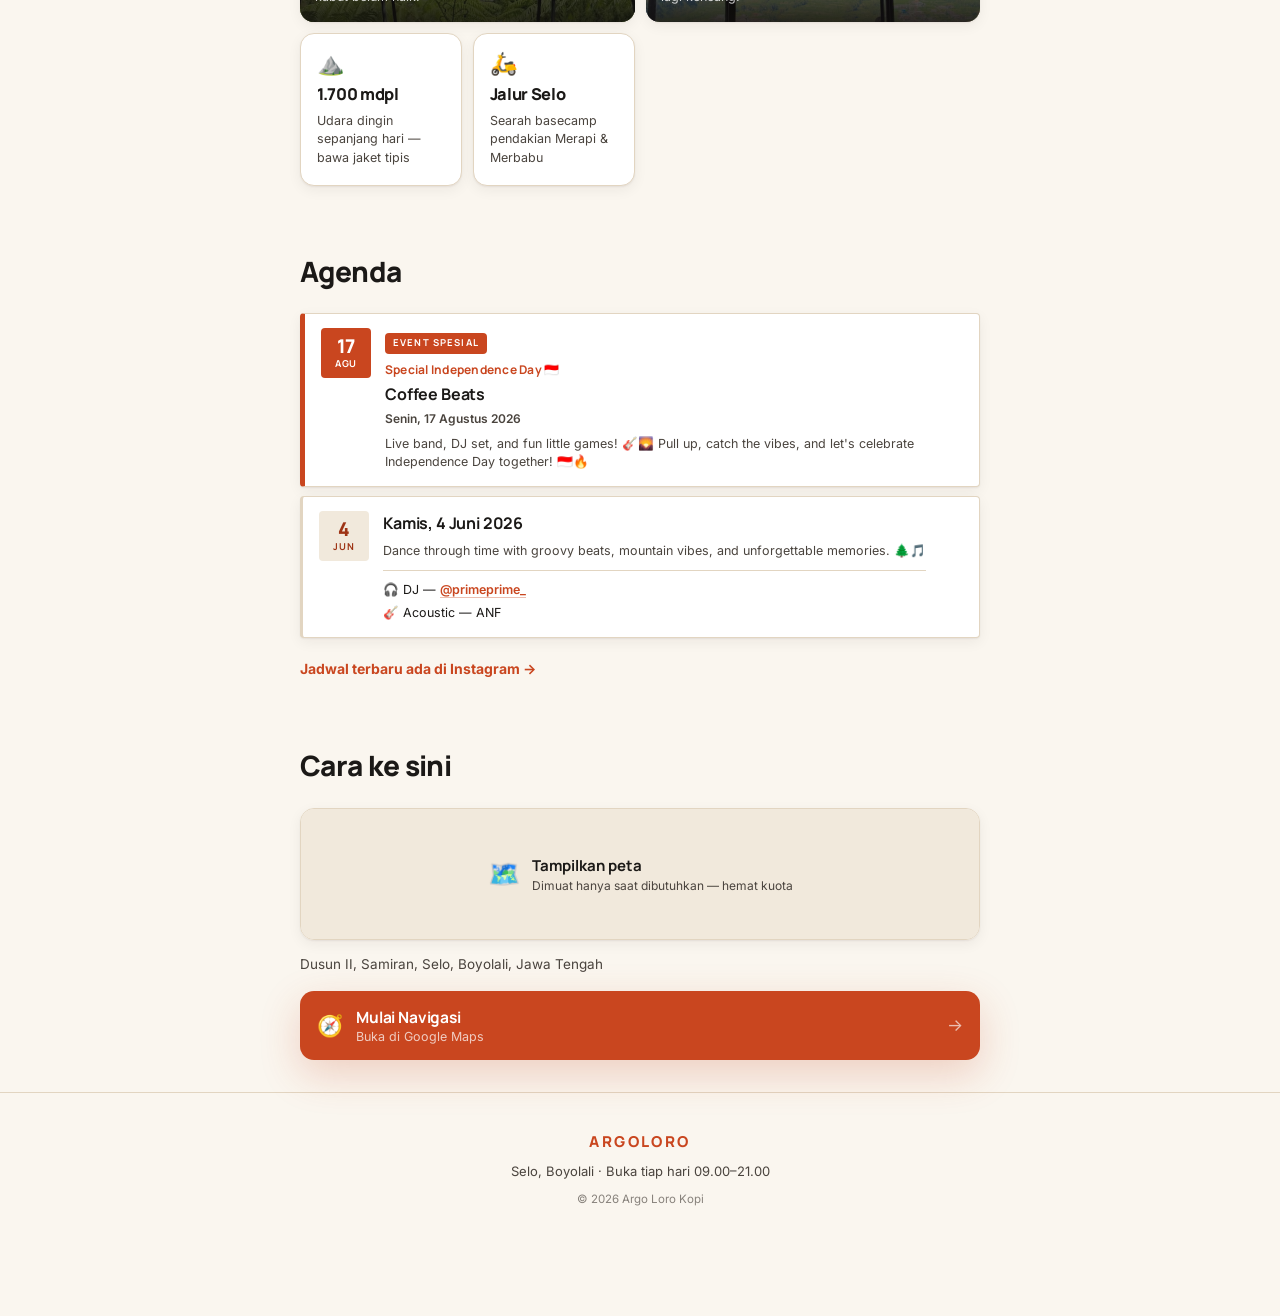
==== commit 52a94943: "feat: implement static menu page with dynamic rendering, search functionality, and architectural doc" ====
--- a/index.html
+++ b/index.html
@@ -89,8 +89,8 @@
 
   <!-- ===== IDENTITAS + STATUS ===== -->
   <section class="identity" aria-label="Identitas dan status">
-    <h2 class="brandname">ARGOLORO Coffee</h2>
-    <p class="brandtag">Kopi &amp; pemandangan · Dusun II Samiran, Selo</p>
+    <h2 class="brandname">ARGO LORO</h2>
+    <p class="brandtag">coffee &amp; eatery · Dusun II Samiran, Selo</p>
 
     <div class="proof">
       <a class="proof-item" href="https://maps.app.goo.gl/bcYDaJoT8vpgFmes9" target="_blank" rel="noopener">
@@ -124,16 +124,13 @@
           <small>Buka Maps</small>
         </span>
       </a>
-      <button class="action action-ghost" type="button"
-              data-unavailable
-              data-unavailable-icon="☕"
-              data-unavailable-title="Menu belum tersedia">
+      <a class="action action-ghost" href="menu.html">
         <span class="action-icon" aria-hidden="true">☕</span>
         <span class="action-copy">
           <strong>Menu</strong>
-          <small>Daftar minuman</small>
-        </span>
-      </button>
+          <small>111 item &amp; harga</small>
+        </span>
+      </a>
 
       <button class="action action-ghost" type="button"
               data-unavailable
--- a/style.css
+++ b/style.css
@@ -862,4 +862,463 @@
   .status-dot, .hero-scrollcue { animation: none; }
   .overlay { animation: none; }
   .action, .sticky-cta { transition: none; }
-}
+  .chip { transition: none; }
+}
+
+/* ============================================================
+   HALAMAN MENU
+   Memakai token yang sama dengan beranda. Digabung ke style.css
+   (bukan berkas terpisah) supaya pengunjung yang datang dari
+   beranda tidak perlu request CSS kedua — sudah ter-cache.
+   ============================================================ */
+
+.page-menu { background: var(--cream); }
+
+/* Seluruh blok navigasi menempel sebagai satu kesatuan. Tingginya
+   diukur JS lewat getBoundingClientRect, jadi menambah baris baru
+   tidak perlu menyetel ulang offset di mana pun. */
+.menunav {
+  position: sticky;
+  top: 0;
+  z-index: 60;
+  background: rgba(250,246,239,0.94);
+  backdrop-filter: blur(12px);
+  -webkit-backdrop-filter: blur(12px);
+  border-bottom: 1px solid var(--sand);
+}
+
+/* Saat mencari, tab & chip disembunyikan — hasil pencarian
+   menembus batas grup, jadi menyorot salah satunya menyesatkan. */
+.menunav.is-searching .segmented,
+.menunav.is-searching .chips { display: none; }
+
+/* ===== Bar atas ===== */
+.menubar {
+  display: flex;
+  align-items: center;
+  gap: 12px;
+  padding: 12px 16px 10px;
+}
+
+.menubar-back {
+  flex-shrink: 0;
+  width: 38px;
+  height: 38px;
+  display: flex;
+  align-items: center;
+  justify-content: center;
+  border-radius: var(--radius-xs);
+  background: #fff;
+  border: 1px solid var(--sand);
+  color: var(--ink);
+  font-size: 17px;
+  text-decoration: none;
+}
+
+.menubar-title { display: flex; flex-direction: column; min-width: 0; }
+
+.menubar-title strong {
+  font-family: var(--font-display);
+  font-weight: 800;
+  font-size: 16px;
+  letter-spacing: -0.02em;
+}
+
+.menubar-title small {
+  font-size: 11.5px;
+  color: var(--ink-soft);
+  letter-spacing: 0.02em;
+}
+
+.menubar-wa {
+  margin-left: auto;
+  flex-shrink: 0;
+  padding: 9px 15px;
+  border-radius: 999px;
+  background: var(--terracotta);
+  color: #fff;
+  font-family: var(--font-display);
+  font-weight: 700;
+  font-size: 13px;
+  text-decoration: none;
+}
+
+/* ===== Chip kategori =====
+   18 kategori terlalu banyak untuk digulir buta. Baris ini menempel
+   di bawah bar dan menyorot kategori yang sedang dibaca. */
+/* ===== Pencarian ===== */
+.searchbar {
+  display: flex;
+  align-items: center;
+  gap: 8px;
+  margin: 0 16px 10px;
+  padding: 0 12px;
+  height: 42px;
+  border-radius: 999px;
+  background: #fff;
+  border: 1px solid var(--sand);
+}
+
+.searchbar-icon { font-size: 13px; opacity: 0.6; flex-shrink: 0; }
+
+.searchbar-input {
+  flex: 1 1 auto;
+  min-width: 0;
+  border: none;
+  outline: none;
+  background: transparent;
+  font-family: var(--font-body);
+  /* 16px wajib: di iOS, input di bawah 16px memicu zoom otomatis
+     saat difokuskan dan tata letak jadi melompat. */
+  font-size: 16px;
+  color: var(--ink);
+}
+
+.searchbar-input::-webkit-search-cancel-button { display: none; }
+.searchbar-input::placeholder { color: var(--ink-soft); opacity: 0.7; font-size: 14px; }
+
+.searchbar-clear {
+  flex-shrink: 0;
+  width: 24px;
+  height: 24px;
+  border: none;
+  border-radius: 50%;
+  background: var(--cream-2);
+  color: var(--ink-soft);
+  font-size: 16px;
+  line-height: 1;
+  cursor: pointer;
+}
+
+/* ===== Tab tingkat atas ===== */
+.segmented {
+  display: flex;
+  gap: 4px;
+  margin: 0 16px 10px;
+  padding: 4px;
+  border-radius: 999px;
+  background: var(--cream-2);
+}
+
+.seg {
+  flex: 1 1 0;
+  min-height: 36px;
+  border: none;
+  border-radius: 999px;
+  background: transparent;
+  color: var(--ink-soft);
+  font-family: var(--font-display);
+  font-weight: 700;
+  font-size: 13.5px;
+  cursor: pointer;
+  transition: background 180ms ease, color 180ms ease;
+}
+
+.seg.is-active {
+  background: var(--terracotta);
+  color: #fff;
+  box-shadow: var(--shadow-sm);
+}
+
+.seg-count {
+  font-weight: 600;
+  font-size: 11px;
+  opacity: 0.72;
+  margin-left: 3px;
+}
+
+/* ===== Chip kategori ===== */
+.chips {
+  display: flex;
+  align-items: center;
+  gap: 6px;
+  padding: 0 16px 10px;
+}
+
+.chips-scroll {
+  display: flex;
+  gap: 7px;
+  flex: 1 1 auto;
+  min-width: 0;
+  overflow-x: auto;
+  scrollbar-width: none;
+  -webkit-overflow-scrolling: touch;
+}
+
+.chips-all {
+  flex-shrink: 0;
+  width: 34px;
+  height: 34px;
+  border-radius: 999px;
+  border: 1px solid var(--sand);
+  background: #fff;
+  color: var(--ink);
+  font-size: 13px;
+  cursor: pointer;
+}
+
+.chips-scroll::-webkit-scrollbar { display: none; }
+
+.chip {
+  flex-shrink: 0;
+  padding: 7px 14px;
+  border-radius: 999px;
+  border: 1px solid var(--sand);
+  background: #fff;
+  color: var(--ink-soft);
+  font-size: 12.5px;
+  font-weight: 600;
+  white-space: nowrap;
+  text-decoration: none;
+  transition: background 160ms ease, color 160ms ease, border-color 160ms ease;
+}
+
+.chip.is-active {
+  background: var(--terracotta);
+  border-color: var(--terracotta);
+  color: #fff;
+}
+
+/* ===== Isi menu ===== */
+.menu-main {
+  max-width: 720px;
+  margin: 0 auto;
+  padding: 8px 16px 120px;
+}
+
+.menu-grup {
+  margin: 34px 0 4px;
+  font-size: 11px;
+  font-weight: 700;
+  letter-spacing: 0.2em;
+  text-transform: uppercase;
+  color: var(--ember);
+}
+
+.menu-grup:first-child { margin-top: 20px; }
+
+.menu-kat { scroll-margin-top: 116px; padding: 18px 0 4px; }
+
+.menu-kat-head {
+  display: flex;
+  align-items: baseline;
+  gap: 9px;
+  margin-bottom: 12px;
+  padding-bottom: 9px;
+  border-bottom: 2px solid var(--terracotta);
+}
+
+.menu-kat-head h3 {
+  font-family: var(--font-display);
+  font-weight: 800;
+  font-size: 1.3rem;
+  letter-spacing: -0.02em;
+  color: var(--terracotta);
+  text-transform: uppercase;
+}
+
+.menu-kat-note {
+  font-size: 11px;
+  font-weight: 600;
+  letter-spacing: 0.06em;
+  text-transform: uppercase;
+  color: var(--ink-soft);
+}
+
+.menu-list { list-style: none; margin: 0; padding: 0; }
+
+/* Baris item: nama — titik-titik — harga. Titik dibuat dari
+   border dashed pada elemen yang melar, bukan karakter berulang,
+   supaya selalu rata di lebar layar apa pun. */
+.menu-item {
+  display: flex;
+  align-items: baseline;
+  gap: 7px;
+  padding: 9px 0;
+  border-bottom: 1px solid rgba(226,213,193,0.55);
+}
+
+.menu-item:last-child { border-bottom: none; }
+
+.menu-item-name {
+  display: flex;
+  align-items: baseline;
+  flex-wrap: wrap;
+  gap: 6px;
+  font-size: 14.5px;
+  color: var(--ink);
+}
+
+.menu-item-ket {
+  font-size: 11px;
+  color: var(--ink-soft);
+  font-style: italic;
+}
+
+.menu-dot {
+  flex: 1 1 auto;
+  min-width: 14px;
+  border-bottom: 1px dotted var(--sand);
+  transform: translateY(-3px);
+}
+
+.menu-item-price {
+  flex-shrink: 0;
+  font-family: var(--font-display);
+  font-weight: 800;
+  font-size: 14.5px;
+  letter-spacing: -0.01em;
+  color: var(--terracotta);
+}
+
+.menu-fav {
+  padding: 2px 7px;
+  border-radius: var(--radius-xs);
+  background: var(--cream-2);
+  color: var(--terracotta-deep);
+  font-family: var(--font-display);
+  font-size: 9px;
+  font-weight: 700;
+  letter-spacing: 0.09em;
+  text-transform: uppercase;
+}
+
+.menu-note {
+  margin: 40px 0 0;
+  padding-top: 18px;
+  border-top: 1px solid var(--sand);
+  font-size: 12px;
+  line-height: 1.55;
+  color: var(--ink-soft);
+  text-align: center;
+}
+
+/* ===== Status pencarian & keadaan kosong ===== */
+.search-status {
+  margin: 14px 0 0;
+  font-size: 12.5px;
+  font-weight: 600;
+  color: var(--ink-soft);
+}
+
+.menu-empty {
+  margin: 48px 0;
+  text-align: center;
+  font-family: var(--font-display);
+  font-weight: 700;
+  font-size: 15px;
+  color: var(--ink);
+  line-height: 1.7;
+}
+
+.menu-empty small {
+  display: block;
+  margin-top: 4px;
+  font-family: var(--font-body);
+  font-weight: 400;
+  font-size: 12.5px;
+  color: var(--ink-soft);
+}
+
+/* ===== Panel semua kategori ===== */
+.catsheet {
+  position: fixed;
+  inset: 0;
+  z-index: 120;
+  display: flex;
+  align-items: flex-end;
+  background: rgba(16,14,12,0.55);
+  backdrop-filter: blur(3px);
+  -webkit-backdrop-filter: blur(3px);
+}
+
+.catsheet[hidden] { display: none; }
+
+.catsheet-panel {
+  width: 100%;
+  max-height: 78vh;
+  display: flex;
+  flex-direction: column;
+  background: var(--cream);
+  border-radius: var(--radius-lg) var(--radius-lg) 0 0;
+  animation: sheetUp 240ms ease-out;
+}
+
+@keyframes sheetUp {
+  from { transform: translateY(100%); }
+  to { transform: translateY(0); }
+}
+
+.catsheet-head {
+  display: flex;
+  align-items: center;
+  justify-content: space-between;
+  padding: 18px 18px 12px;
+  border-bottom: 1px solid var(--sand);
+}
+
+.catsheet-head strong {
+  font-family: var(--font-display);
+  font-weight: 800;
+  font-size: 16px;
+}
+
+.catsheet-close {
+  width: 30px;
+  height: 30px;
+  border: none;
+  border-radius: 50%;
+  background: var(--cream-2);
+  color: var(--ink);
+  font-size: 19px;
+  line-height: 1;
+  cursor: pointer;
+}
+
+.catsheet-body {
+  display: grid;
+  grid-template-columns: 1fr 1fr;
+  gap: 8px;
+  padding: 16px 18px 26px;
+  overflow-y: auto;
+}
+
+.catsheet-item {
+  display: flex;
+  align-items: center;
+  justify-content: space-between;
+  gap: 8px;
+  min-height: 48px;
+  padding: 10px 13px;
+  border-radius: var(--radius-xs);
+  border: 1px solid var(--sand);
+  background: #fff;
+  color: var(--ink);
+  font-family: var(--font-display);
+  font-weight: 700;
+  font-size: 13px;
+  text-align: left;
+  cursor: pointer;
+}
+
+.catsheet-count {
+  flex-shrink: 0;
+  font-family: var(--font-body);
+  font-size: 11px;
+  font-weight: 600;
+  color: var(--ink-soft);
+}
+
+@media (min-width: 700px) {
+  /* Dua lajur di layar lebar — 111 item terlalu panjang untuk satu lajur */
+  .menu-list { columns: 2; column-gap: 34px; }
+  .menu-item { break-inside: avoid; }
+  .catsheet { align-items: center; justify-content: center; padding: 24px; }
+  .catsheet-panel { max-width: 520px; border-radius: var(--radius-lg); }
+  .catsheet-body { grid-template-columns: repeat(3, 1fr); }
+}
+
+@media (prefers-reduced-motion: reduce) {
+  .catsheet-panel { animation: none; }
+  .seg { transition: none; }
+}
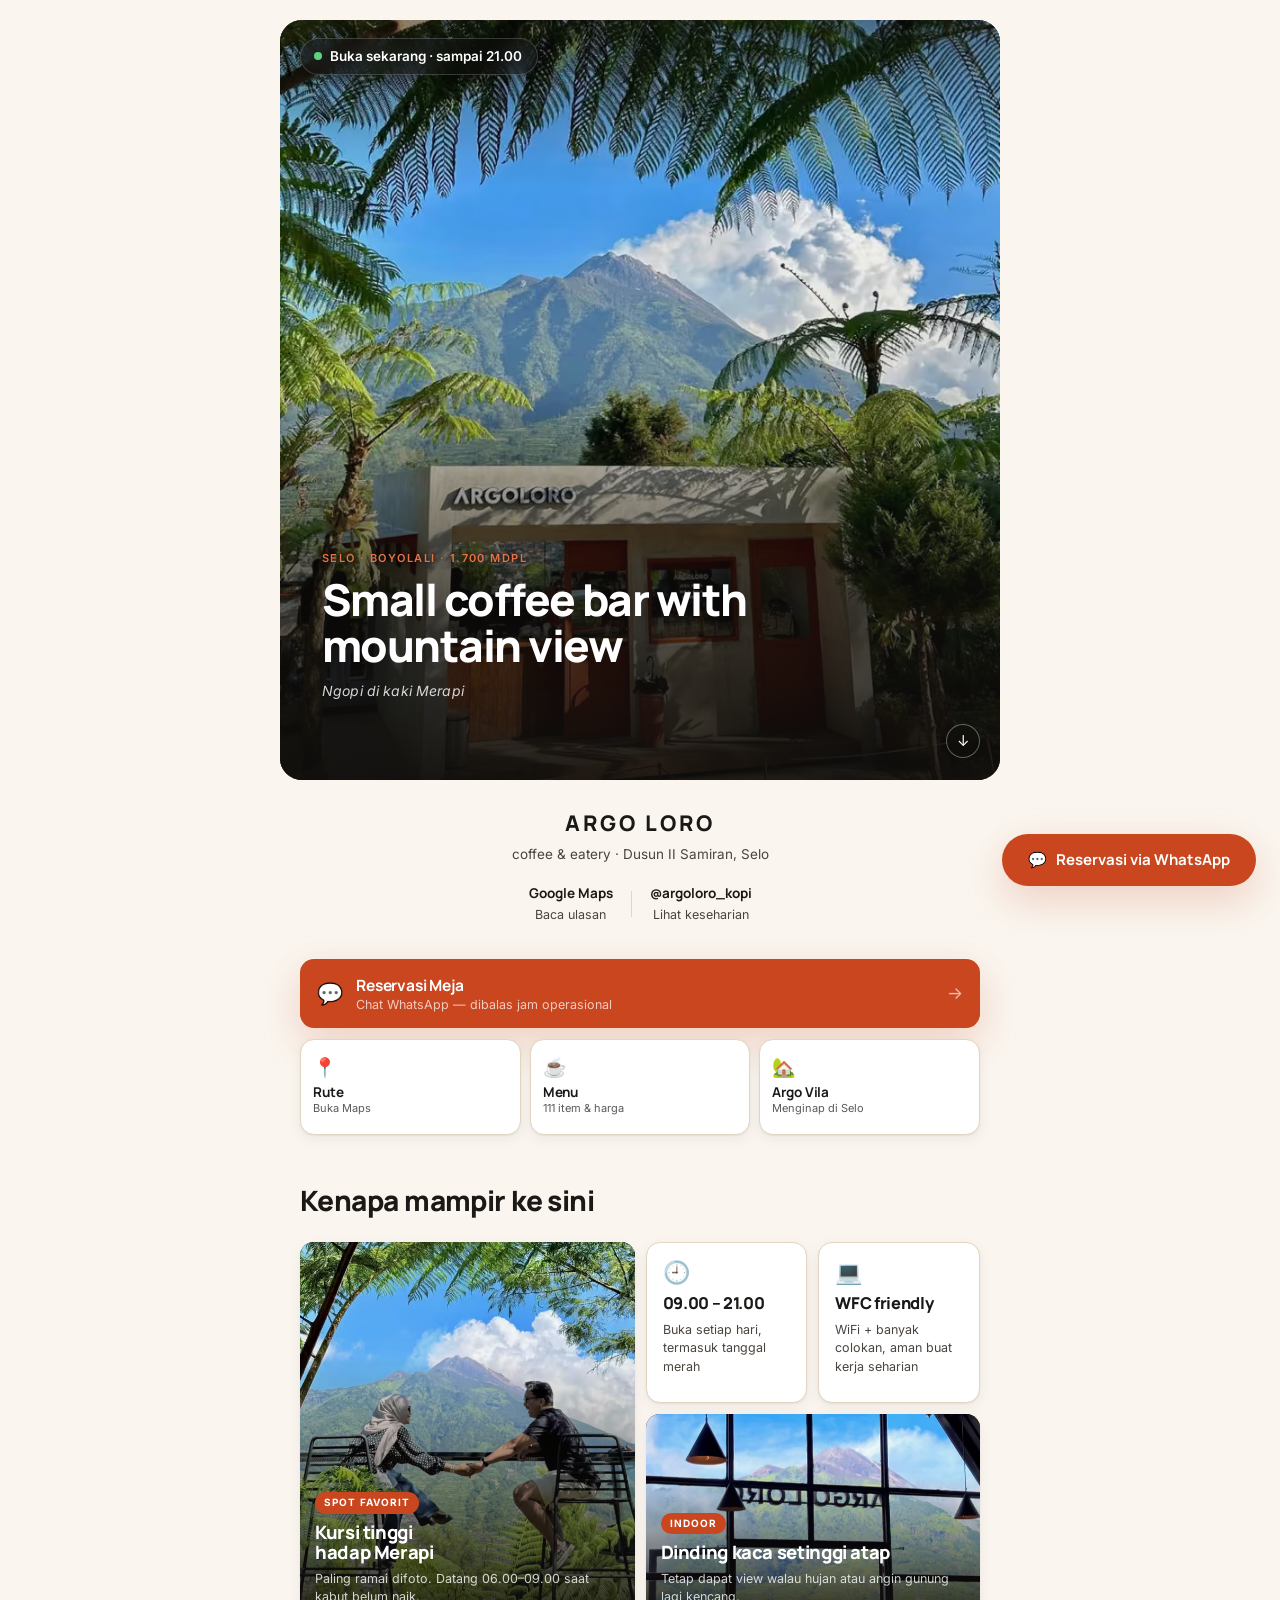
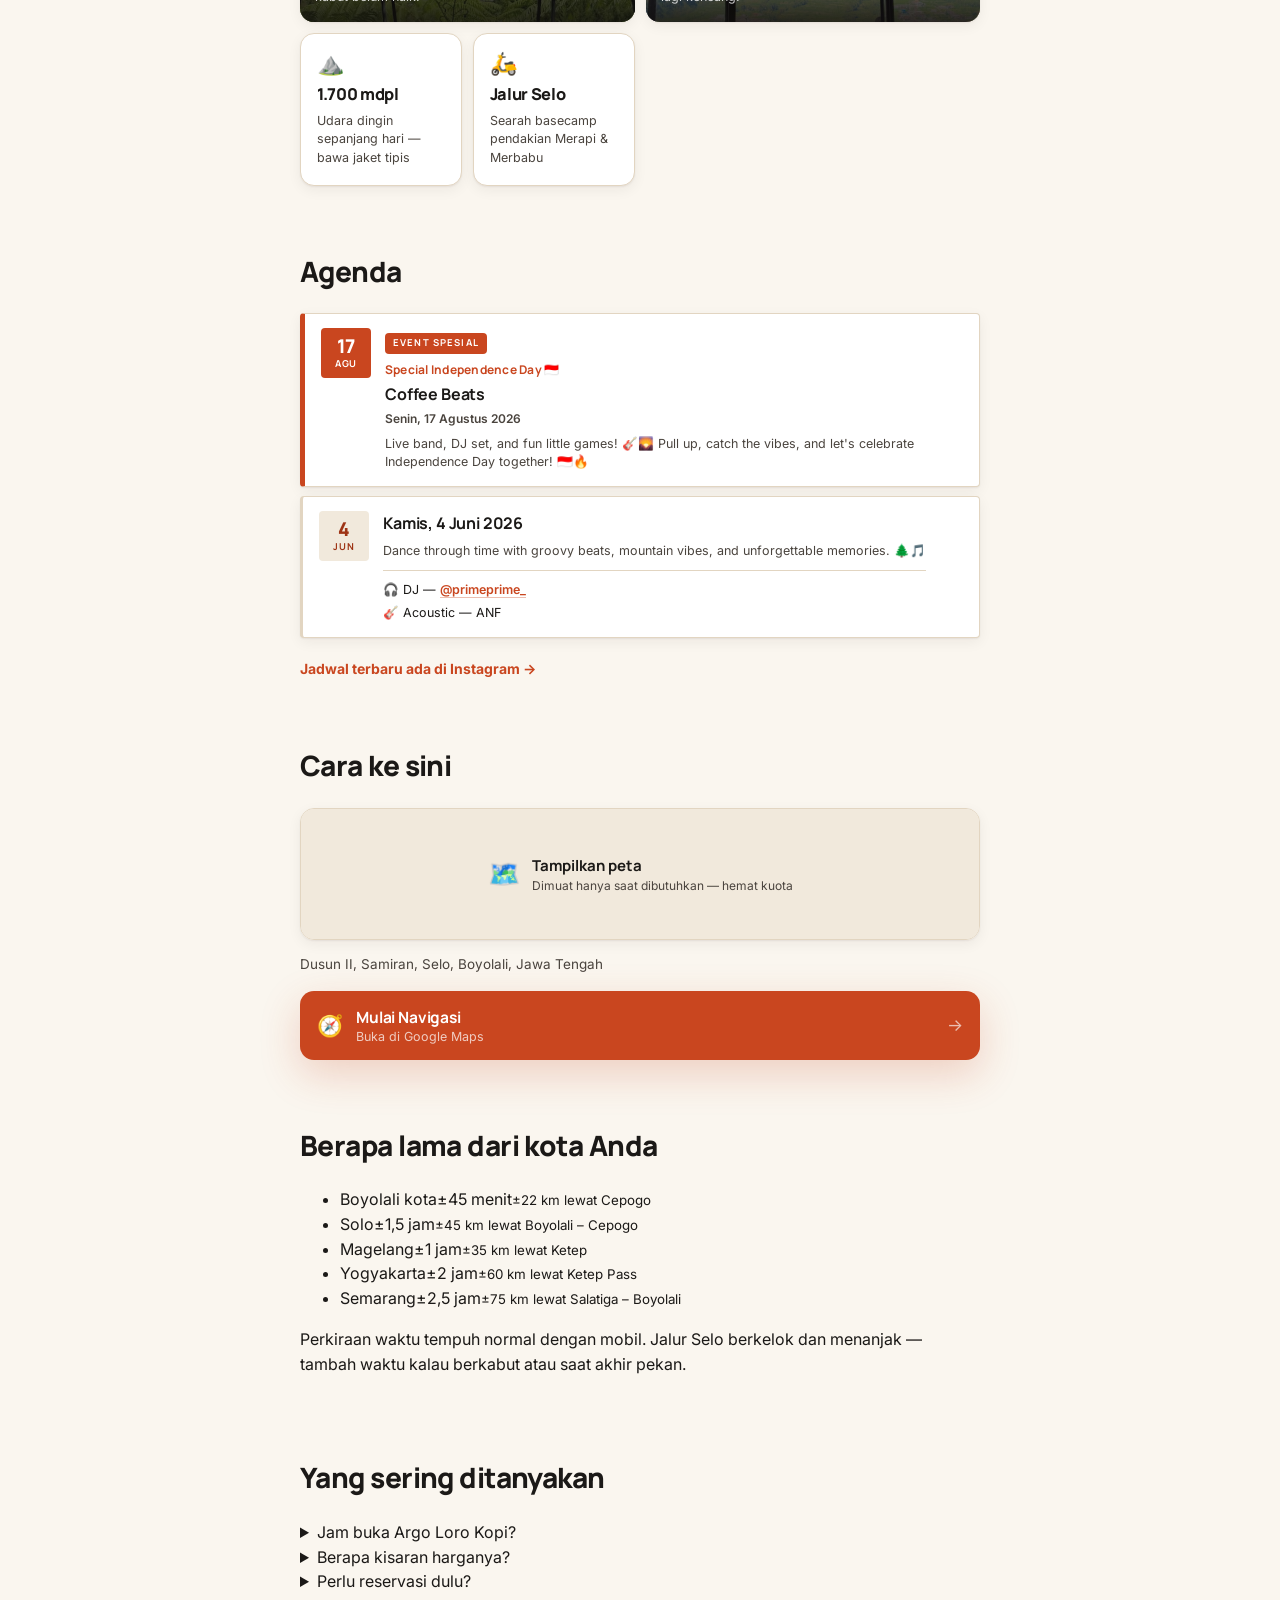
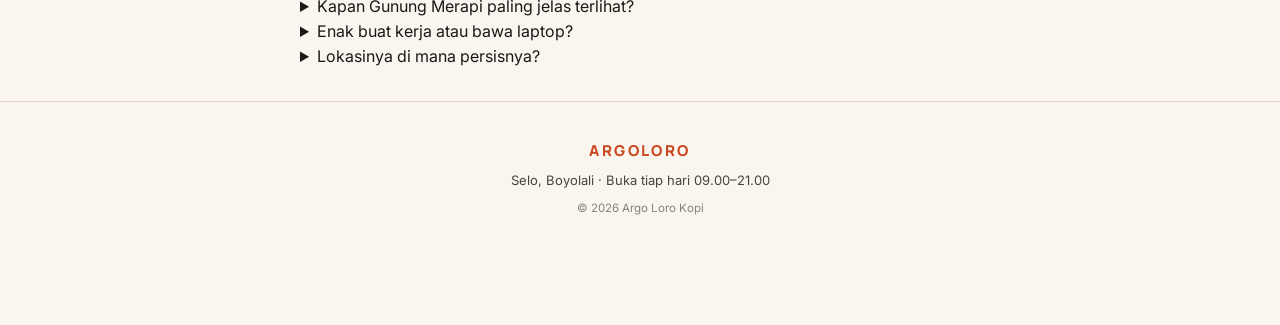
==== commit 5f6bee02: "feat: add TikTok and Facebook links to JSON-LD schema metadata" ====
--- a/index.html
+++ b/index.html
@@ -1,16 +1,26 @@
 <!DOCTYPE html>
 <html lang="id">
 <head>
+<meta name="google-site-verification" content="UUBNhZ2F3YoF32wTy7HSDruhKWsgxWxvaqnAtexD-ko" />
 <meta charset="UTF-8">
 <meta name="viewport" content="width=device-width, initial-scale=1.0">
 <meta name="theme-color" content="#C9461F">
 <title>Argo Loro Kopi — Small Coffee Bar With Mountain View | Selo, Boyolali</title>
 <meta name="description" content="Argo Loro Kopi, Selo Boyolali. Ngopi dengan view Merapi &amp; Merbabu, buka setiap hari 9 pagi sampai 9 malam. Reservasi meja lewat WhatsApp.">
 
+<link rel="canonical" href="https://argoloro.vercel.app/">
+
 <meta property="og:type" content="website">
+<meta property="og:site_name" content="Argo Loro">
+<meta property="og:locale" content="id_ID">
+<meta property="og:url" content="https://argoloro.vercel.app/">
 <meta property="og:title" content="Argo Loro Kopi — Small Coffee Bar With Mountain View">
 <meta property="og:description" content="Selo, Boyolali · Buka tiap hari 09.00–21.00 · View Merapi &amp; Merbabu">
-<meta property="og:image" content="images/hero-1.jpg">
+<!-- og:image wajib URL absolut: sebagian scraper (WhatsApp, Twitter) tidak
+     menyelesaikan path relatif dan akan menampilkan kartu tanpa gambar. -->
+<meta property="og:image" content="https://argoloro.vercel.app/images/hero-1.jpg">
+<meta property="og:image:alt" content="Bangunan Argo Loro Kopi dengan Gunung Merapi di belakangnya">
+<meta name="twitter:card" content="summary_large_image">
 
 <link rel="preconnect" href="https://fonts.googleapis.com">
 <link rel="preconnect" href="https://fonts.gstatic.com" crossorigin>
@@ -32,6 +42,106 @@
       imagesizes="(min-width: 700px) 720px, 100vw"
       fetchpriority="high">
 <link rel="stylesheet" href="style.css">
+
+<!-- ===== Data terstruktur =====
+     Ini yang dibaca Google untuk mengenali halaman sebagai satu tempat usaha
+     nyata, bukan sekadar halaman web. @id memakai URL + fragmen supaya entitas
+     ini bisa dirujuk dari halaman lain (menu.html menunjuk ke sini).
+     alternateName memuat ejaan satu kata "Argoloro" — orang mengetiknya
+     tanpa spasi, dan tanpa baris ini tidak ada satu pun teks di situs yang
+     mengeja begitu selain wordmark footer. -->
+<script type="application/ld+json">
+{
+  "@context": "https://schema.org",
+  "@type": "CafeOrCoffeeShop",
+  "@id": "https://argoloro.vercel.app/#business",
+  "name": "Argo Loro",
+  "alternateName": ["Argoloro", "Argo Loro Kopi", "Argoloro Kopi", "Argo Loro Coffee & Eatery"],
+  "description": "Coffee bar dan eatery di Selo, Boyolali, 1.700 mdpl, dengan pemandangan Gunung Merapi dan Merbabu.",
+  "url": "https://argoloro.vercel.app/",
+  "image": "https://argoloro.vercel.app/images/hero-1.jpg",
+  "telephone": "+6281328256724",
+  "servesCuisine": ["Kopi", "Indonesia", "Pizza"],
+  "priceRange": "Rp",
+  "address": {
+    "@type": "PostalAddress",
+    "streetAddress": "Dusun II, Samiran",
+    "addressLocality": "Selo",
+    "addressRegion": "Jawa Tengah",
+    "addressCountry": "ID"
+  },
+  "openingHoursSpecification": [{
+    "@type": "OpeningHoursSpecification",
+    "dayOfWeek": ["Monday","Tuesday","Wednesday","Thursday","Friday","Saturday","Sunday"],
+    "opens": "09:00",
+    "closes": "21:00"
+  }],
+  "hasMenu": "https://argoloro.vercel.app/menu.html",
+  "sameAs": [
+    "https://www.instagram.com/argoloro_kopi/",
+    "https://www.tiktok.com/@argolorokopi",
+    "https://www.facebook.com/p/Argo-Loro-Kopi-100083230483726/",
+    "https://maps.app.goo.gl/bcYDaJoT8vpgFmes9"
+  ]
+}
+</script>
+<script type="application/ld+json">
+{
+  "@context": "https://schema.org",
+  "@type": "WebSite",
+  "@id": "https://argoloro.vercel.app/#website",
+  "url": "https://argoloro.vercel.app/",
+  "name": "Argo Loro",
+  "alternateName": "Argoloro",
+  "inLanguage": "id-ID",
+  "publisher": { "@id": "https://argoloro.vercel.app/#business" }
+}
+</script>
+
+<!-- FAQPage: setiap pertanyaan & jawaban di sini WAJIB muncul apa adanya
+     di badan halaman (bagian #faq). Skema yang menjanjikan jawaban yang
+     tidak ada di layar melanggar pedoman Google dan bisa membuat SELURUH
+     data terstruktur situs diabaikan. Ubah salah satu = ubah keduanya. -->
+<script type="application/ld+json">
+{
+  "@context": "https://schema.org",
+  "@type": "FAQPage",
+  "@id": "https://argoloro.vercel.app/#faq",
+  "inLanguage": "id-ID",
+  "mainEntity": [
+    {
+      "@type": "Question",
+      "name": "Jam buka Argo Loro Kopi?",
+      "acceptedAnswer": { "@type": "Answer", "text": "Buka setiap hari pukul 09.00 sampai 21.00 WIB, termasuk akhir pekan dan hari libur." }
+    },
+    {
+      "@type": "Question",
+      "name": "Berapa kisaran harganya?",
+      "acceptedAnswer": { "@type": "Answer", "text": "Menu dibanderol mulai 17K sampai 60K, dengan rata-rata di kisaran 28K. Ada 111 menu: kopi, wedangan, pizza, rice bowl, mie, dan pasta." }
+    },
+    {
+      "@type": "Question",
+      "name": "Perlu reservasi dulu?",
+      "acceptedAnswer": { "@type": "Answer", "text": "Tidak wajib, datang langsung juga bisa. Tapi kalau datang rombongan atau di akhir pekan, lebih aman pesan meja dulu lewat WhatsApp supaya tidak menunggu." }
+    },
+    {
+      "@type": "Question",
+      "name": "Kapan Gunung Merapi paling jelas terlihat?",
+      "acceptedAnswer": { "@type": "Answer", "text": "Pagi hari, terutama sebelum pukul 10.00. Menjelang siang kabut sering naik dan menutup puncak. Kalau tujuan utamanya pemandangan, datanglah sepagi mungkin setelah buka." }
+    },
+    {
+      "@type": "Question",
+      "name": "Enak buat kerja atau bawa laptop?",
+      "acceptedAnswer": { "@type": "Answer", "text": "Bisa. Ada kursi tinggi menghadap Merapi dan dinding kaca setinggi atap, jadi tempatnya terang sepanjang hari." }
+    },
+    {
+      "@type": "Question",
+      "name": "Lokasinya di mana persisnya?",
+      "acceptedAnswer": { "@type": "Answer", "text": "Dusun II, Samiran, Selo, Boyolali, Jawa Tengah — di ketinggian sekitar 1.700 mdpl, tepat di jalur Solo–Selo–Magelang yang memisahkan Gunung Merapi dan Merbabu." }
+    }
+  ]
+}
+</script>
 </head>
 <body>
 
@@ -259,6 +369,63 @@
     </a>
   </section>
 
+  <!-- ===== RUTE =====
+       Ditambahkan untuk SEO: pengunjung mencari "argo loro dari solo"
+       atau "selo dari jogja berapa jam", dan sebelumnya tidak ada satu
+       kata pun di halaman ini yang menjawabnya. Tabel, bukan paragraf,
+       karena yang dicari orang cuma satu angka. -->
+  <section class="routes" id="rute" aria-label="Rute menuju lokasi">
+    <h2 class="section-title">Berapa lama dari kota Anda</h2>
+    <ul class="route-list reveal">
+      <li><span class="route-from">Boyolali kota</span><span class="route-time">&plusmn;45 menit</span><small>&plusmn;22 km lewat Cepogo</small></li>
+      <li><span class="route-from">Solo</span><span class="route-time">&plusmn;1,5 jam</span><small>&plusmn;45 km lewat Boyolali &ndash; Cepogo</small></li>
+      <li><span class="route-from">Magelang</span><span class="route-time">&plusmn;1 jam</span><small>&plusmn;35 km lewat Ketep</small></li>
+      <li><span class="route-from">Yogyakarta</span><span class="route-time">&plusmn;2 jam</span><small>&plusmn;60 km lewat Ketep Pass</small></li>
+      <li><span class="route-from">Semarang</span><span class="route-time">&plusmn;2,5 jam</span><small>&plusmn;75 km lewat Salatiga &ndash; Boyolali</small></li>
+    </ul>
+    <p class="route-note reveal">Perkiraan waktu tempuh normal dengan mobil. Jalur Selo berkelok dan menanjak &mdash; tambah waktu kalau berkabut atau saat akhir pekan.</p>
+  </section>
+
+  <!-- ===== FAQ =====
+       <details> bawaan browser: buka-tutup tanpa satu baris JS pun,
+       dan sudah aksesibel dari sananya. Teks di sini WAJIB sama persis
+       dengan JSON-LD FAQPage di <head> — Google menganggap skema yang
+       tidak terlihat di halaman sebagai pelanggaran. Kalau mengubah
+       salah satu, ubah keduanya. -->
+  <section class="faq" id="faq" aria-label="Pertanyaan yang sering ditanyakan">
+    <h2 class="section-title">Yang sering ditanyakan</h2>
+
+    <details class="faq-item reveal">
+      <summary>Jam buka Argo Loro Kopi?</summary>
+      <p>Buka setiap hari pukul 09.00 sampai 21.00 WIB, termasuk akhir pekan dan hari libur.</p>
+    </details>
+
+    <details class="faq-item reveal">
+      <summary>Berapa kisaran harganya?</summary>
+      <p>Menu dibanderol mulai 17K sampai 60K, dengan rata-rata di kisaran 28K. Ada 111 menu: kopi, wedangan, pizza, rice bowl, mie, dan pasta. Daftar lengkap beserta harganya ada di <a href="menu.html">halaman menu</a>.</p>
+    </details>
+
+    <details class="faq-item reveal">
+      <summary>Perlu reservasi dulu?</summary>
+      <p>Tidak wajib, datang langsung juga bisa. Tapi kalau datang rombongan atau di akhir pekan, lebih aman pesan meja dulu lewat WhatsApp supaya tidak menunggu.</p>
+    </details>
+
+    <details class="faq-item reveal">
+      <summary>Kapan Gunung Merapi paling jelas terlihat?</summary>
+      <p>Pagi hari, terutama sebelum pukul 10.00. Menjelang siang kabut sering naik dan menutup puncak. Kalau tujuan utamanya pemandangan, datanglah sepagi mungkin setelah buka.</p>
+    </details>
+
+    <details class="faq-item reveal">
+      <summary>Enak buat kerja atau bawa laptop?</summary>
+      <p>Bisa. Ada kursi tinggi menghadap Merapi dan dinding kaca setinggi atap, jadi tempatnya terang sepanjang hari.</p>
+    </details>
+
+    <details class="faq-item reveal">
+      <summary>Lokasinya di mana persisnya?</summary>
+      <p>Dusun II, Samiran, Selo, Boyolali, Jawa Tengah &mdash; di ketinggian sekitar 1.700 mdpl, tepat di jalur Solo&ndash;Selo&ndash;Magelang yang memisahkan Gunung Merapi dan Merbabu.</p>
+    </details>
+  </section>
+
 </main>
 
 <footer class="site-footer">
@@ -281,5 +448,16 @@
 </div>
 
 <script src="script.js" defer></script>
+
+<!-- Vercel Web Analytics — ±2,5 KB, first-party, tanpa cookie sehingga tidak
+     memerlukan banner persetujuan. Sengaja bukan Google Analytics: ±50 KB
+     dari domain pihak ketiga akan membatalkan kerja optimasi 3G.
+     Hanya berfungsi di Vercel; di localhost berkas ini 404 dan diabaikan.
+     Blok window.va wajib untuk pemasangan HTML biasa — antrean panggilan
+     sebelum skrip utama selesai dimuat. -->
+<script>
+  window.va = window.va || function () { (window.vaq = window.vaq || []).push(arguments); };
+</script>
+<script defer src="/_vercel/insights/script.js"></script>
 </body>
 </html>
--- a/style.css
+++ b/style.css
@@ -874,6 +874,15 @@
 
 .page-menu { background: var(--cream); }
 
+/* PENJAGA — jangan hapus.
+   Atribut [hidden] hanya bekerja lewat stylesheet bawaan browser
+   (`[hidden] { display: none }`), dan aturan penulis mana pun yang
+   menyetel `display` akan mengalahkannya. `.menu-item { display: flex }`
+   sempat membuat pencarian menghitung dengan benar tapi tetap
+   menampilkan semua item. Selektor ini berspesifisitas 0,2,0 sehingga
+   menang atas aturan kelas tunggal — tanpa perlu !important. */
+.page-menu [hidden] { display: none; }
+
 /* Seluruh blok navigasi menempel sebagai satu kesatuan. Tingginya
    diukur JS lewat getBoundingClientRect, jadi menambah baris baru
    tidak perlu menyetel ulang offset di mana pun. */
@@ -1043,6 +1052,10 @@
   overflow-x: auto;
   scrollbar-width: none;
   -webkit-overflow-scrolling: touch;
+  /* Memudar di tepi kanan supaya chip terakhir terbaca sebagai
+     "masih ada lagi", bukan terpotong tiba-tiba oleh tombol ☰. */
+  -webkit-mask-image: linear-gradient(90deg, #000 calc(100% - 26px), transparent 100%);
+  mask-image: linear-gradient(90deg, #000 calc(100% - 26px), transparent 100%);
 }
 
 .chips-all {
@@ -1282,6 +1295,19 @@
   padding: 16px 18px 26px;
   overflow-y: auto;
 }
+
+.catsheet-grup {
+  grid-column: 1 / -1;
+  margin: 6px 0 0;
+  font-family: var(--font-body);
+  font-size: 10.5px;
+  font-weight: 700;
+  letter-spacing: 0.18em;
+  text-transform: uppercase;
+  color: var(--ember);
+}
+
+.catsheet-grup:first-child { margin-top: 0; }
 
 .catsheet-item {
   display: flex;
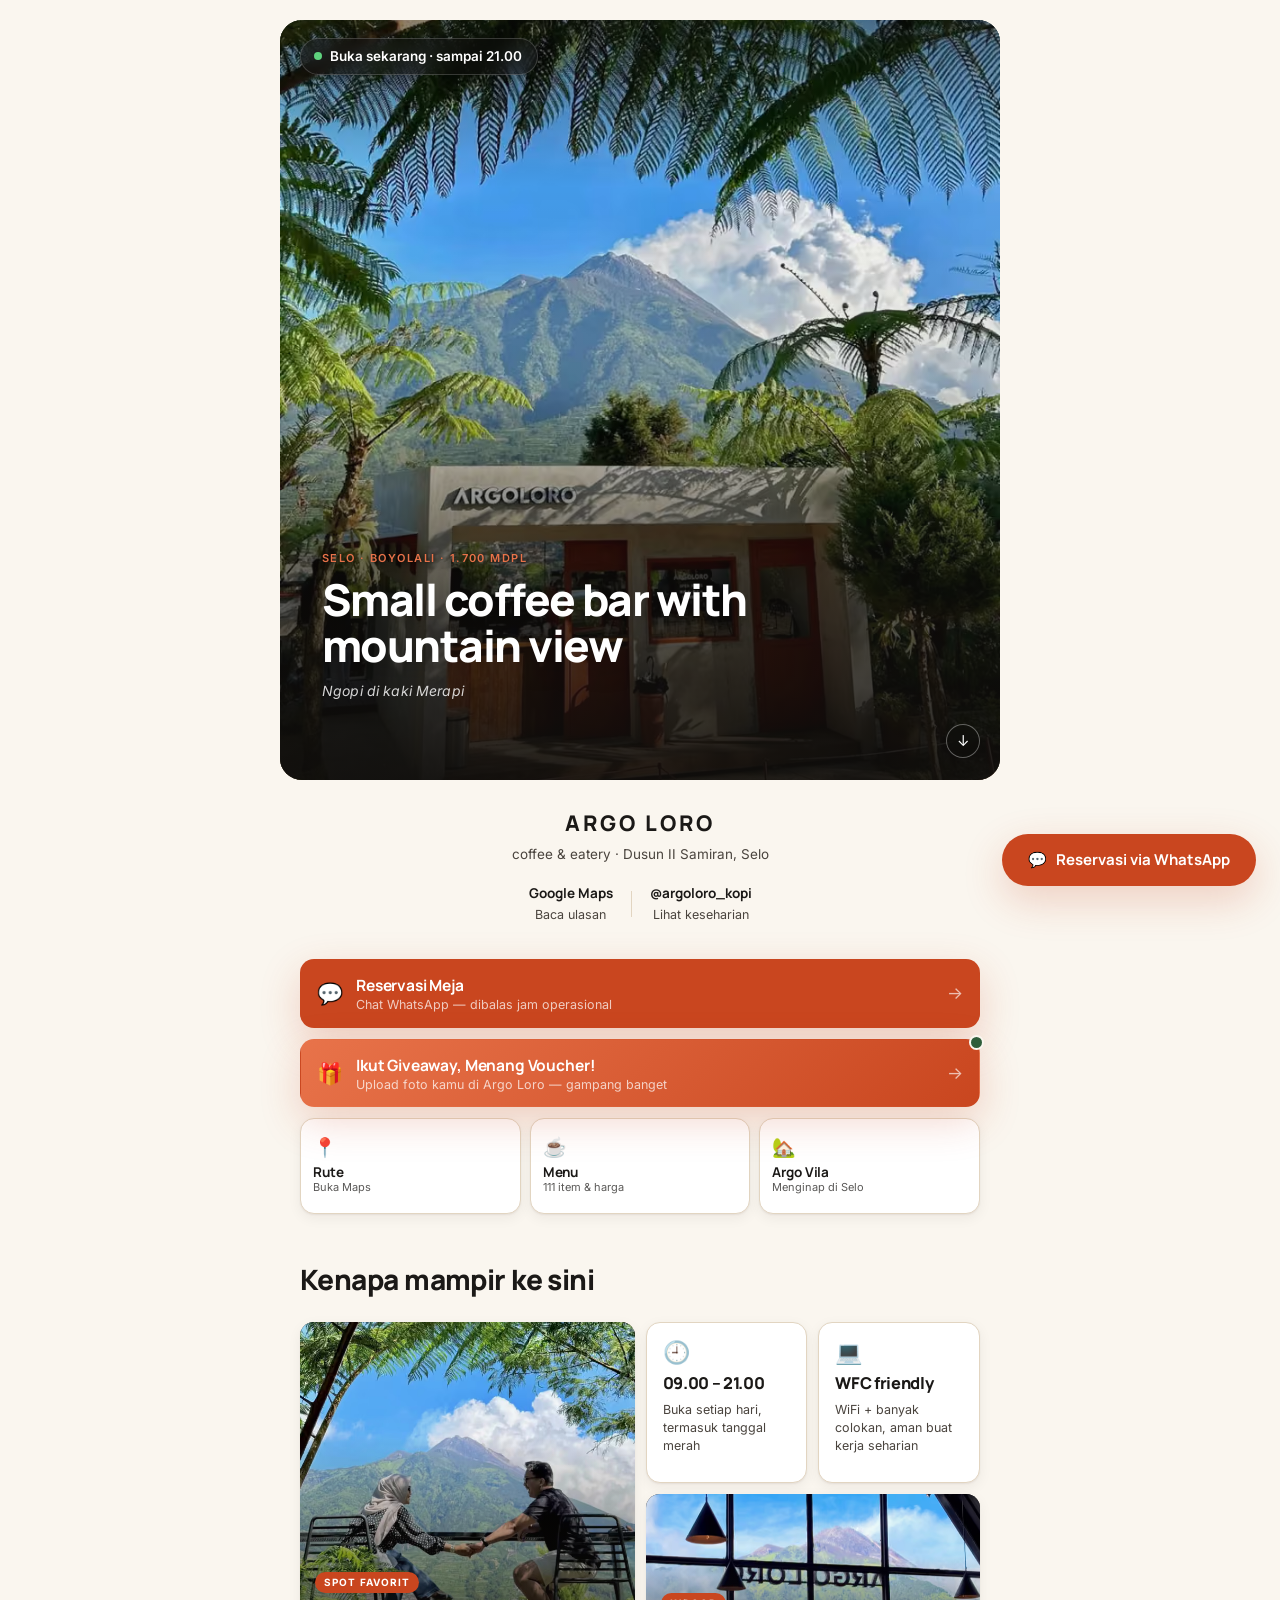
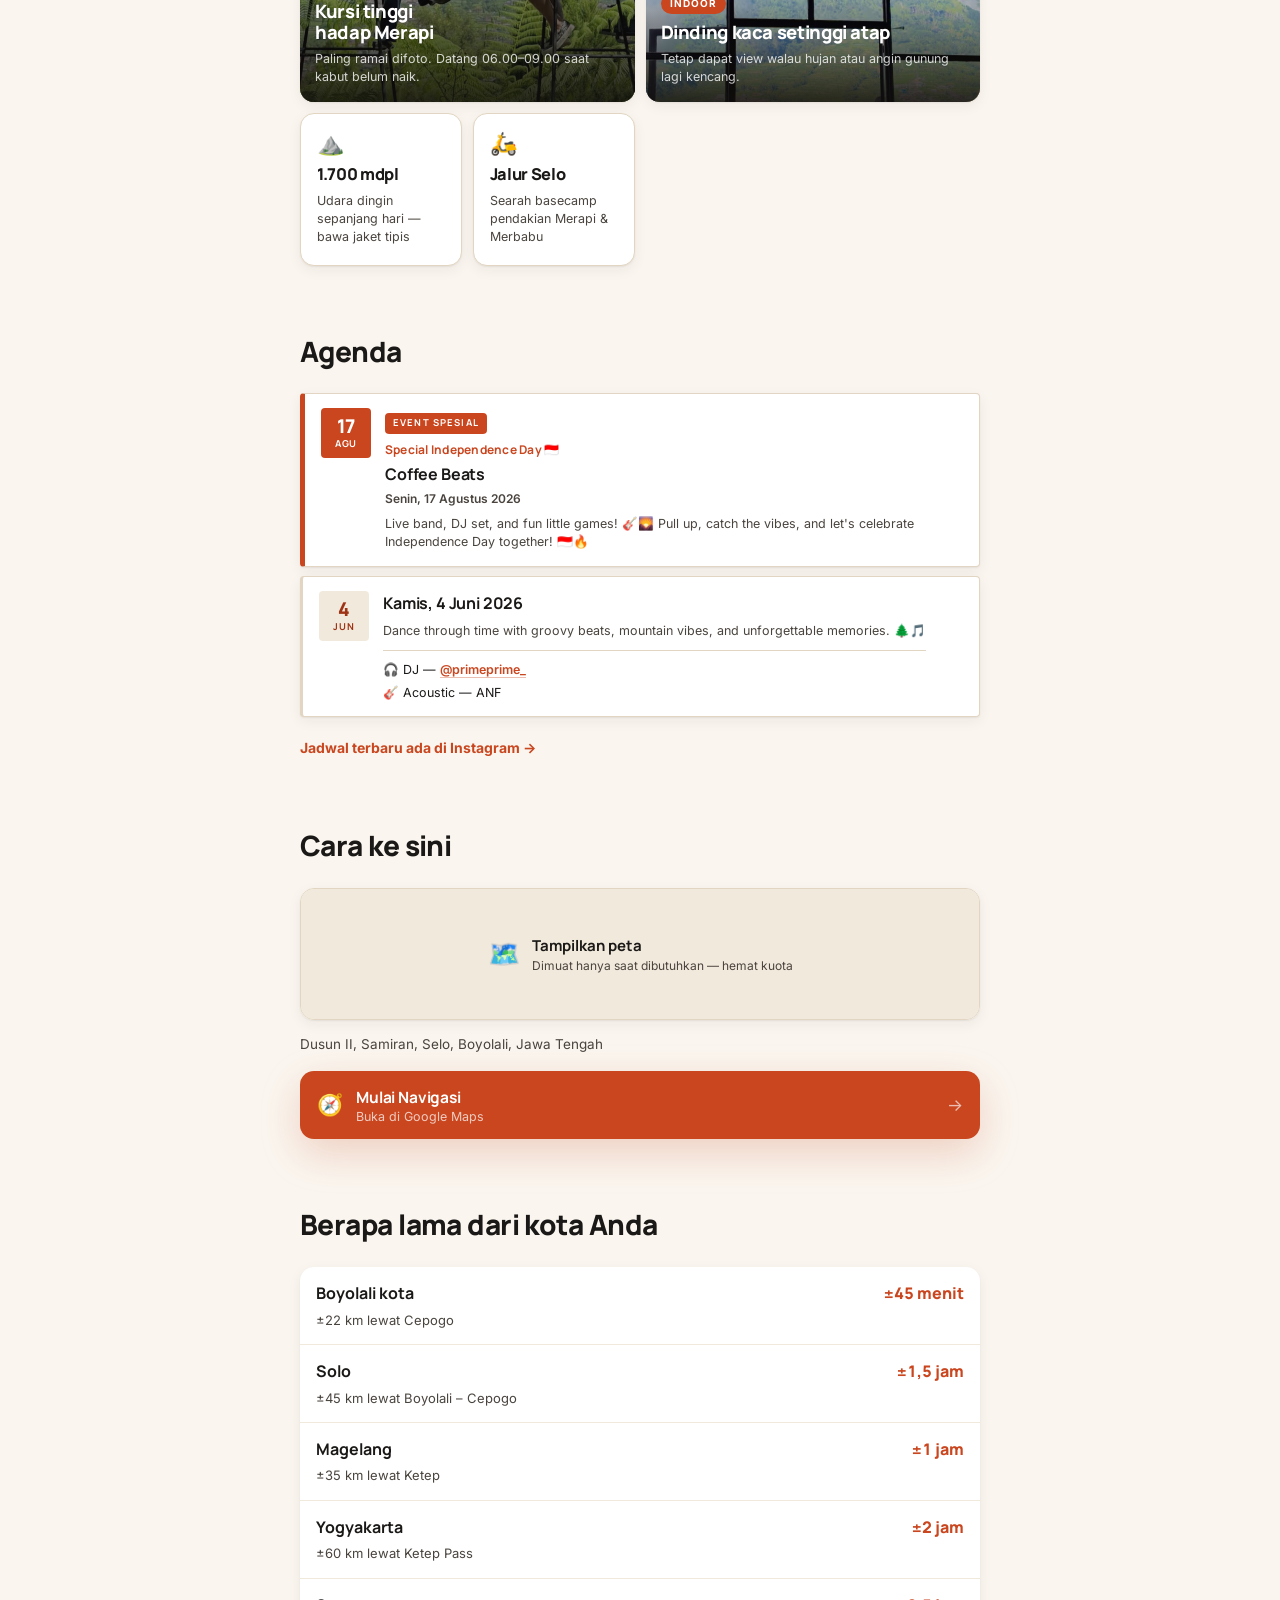
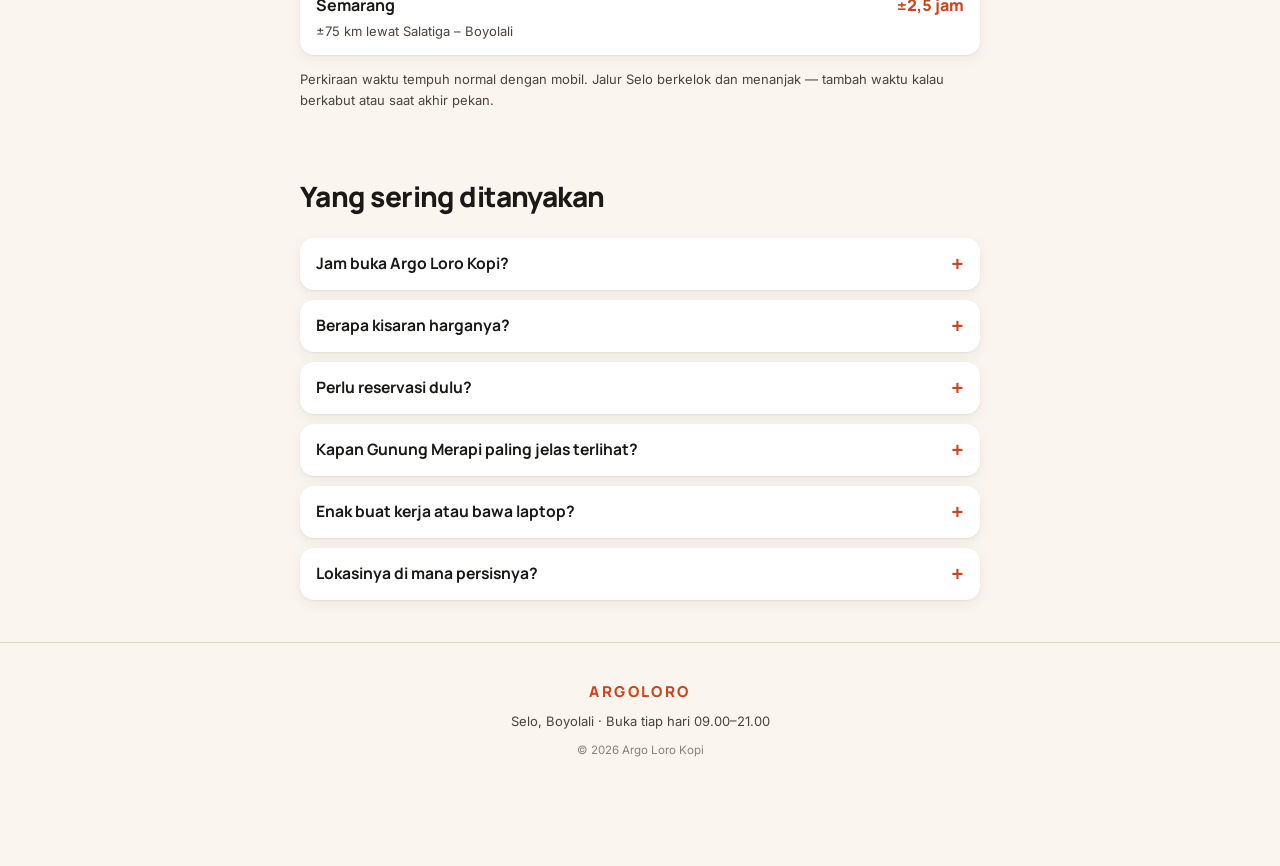
==== commit 3878e4a8: "feat: implement giveaway module with frontend mockups, validation logic, and SQL schema for submissi" ====
--- a/index.html
+++ b/index.html
@@ -226,6 +226,24 @@
       <span class="action-arrow" aria-hidden="true">→</span>
     </a>
 
+    <!-- CTA giveaway — badge pulsing kecil di pojok buat "hook" mata,
+         dipakai animasi yang sama dengan status-dot supaya tidak nambah
+         gaya baru. Ubah teks hadiah di sini kalau giveaway ganti.
+
+         PERHATIAN: sekarang mengarah ke MOCKUP (/preview/giveaway/),
+         bukan halaman asli. Versi aslinya ada di /giveaway/ tapi belum
+         hidup — masih menunggu setup Supabase (lihat HANDOFF.md).
+         Begitu Supabase siap, ganti href ini balik ke "giveaway/". -->
+    <a class="action action-giveaway" href="/preview/giveaway/">
+      <span class="action-icon" aria-hidden="true">🎁</span>
+      <span class="action-copy">
+        <strong>Ikut Giveaway, Menang Voucher!</strong>
+        <small>Upload foto kamu di Argo Loro — gampang banget</small>
+      </span>
+      <span class="action-giveaway-badge" aria-hidden="true"></span>
+      <span class="action-arrow" aria-hidden="true">→</span>
+    </a>
+
     <div class="action-pair">
       <a class="action action-ghost" href="https://maps.app.goo.gl/bcYDaJoT8vpgFmes9" target="_blank" rel="noopener">
         <span class="action-icon" aria-hidden="true">📍</span>
--- a/style.css
+++ b/style.css
@@ -371,6 +371,33 @@
   color: var(--ink);
   border-color: var(--sand);
   box-shadow: var(--shadow-sm);
+}
+
+/* CTA giveaway: gradasi ember->terracotta supaya beda dari Reservasi
+   (terracotta polos) tapi tetap dari palet yang sama, plus badge kecil
+   berdenyut di pojok sebagai "hook" mata tanpa perlu warna baru. */
+.action-giveaway {
+  margin-top: 11px;
+  background: linear-gradient(135deg, var(--ember), var(--terracotta));
+  color: #fff;
+  box-shadow: var(--shadow-lift);
+  position: relative;
+}
+
+.action-giveaway-badge {
+  position: absolute;
+  top: -5px;
+  right: -5px;
+  width: 15px;
+  height: 15px;
+  border-radius: 50%;
+  background: var(--fern);
+  border: 2px solid var(--cream);
+  animation: pulseDot 2.2s ease-out infinite;
+}
+
+@media (hover: hover) and (pointer: fine) {
+  .action-giveaway:hover { background: linear-gradient(135deg, var(--ember), var(--terracotta-deep)); }
 }
 
 .action-pair {
@@ -1348,3 +1375,1122 @@
   .catsheet-panel { animation: none; }
   .seg { transition: none; }
 }
+
+/* ===== RUTE & FAQ (beranda) =====
+   Ditambahkan untuk memberi Google isi yang bisa diperingkatkan.
+   Semua warna memakai token yang sudah ada — tidak ada nilai hex baru,
+   supaya palet tetap satu sumber. */
+
+.route-list {
+  list-style: none;
+  margin: 0;
+  padding: 0;
+  border-radius: var(--radius);
+  overflow: hidden;
+  box-shadow: var(--shadow-sm);
+  background: #fff;
+}
+
+.route-list li {
+  display: grid;
+  /* Kolom waktu dibuat auto supaya "±2,5 jam" tidak terpotong,
+     sementara nama kota mengisi sisa ruang. */
+  grid-template-columns: 1fr auto;
+  align-items: baseline;
+  gap: 4px 12px;
+  padding: 14px 16px;
+  border-bottom: 1px solid var(--cream-2);
+}
+
+.route-list li:last-child { border-bottom: 0; }
+
+.route-from {
+  font-family: var(--font-display);
+  font-weight: 700;
+  font-size: 1rem;
+}
+
+.route-time {
+  font-family: var(--font-display);
+  font-weight: 800;
+  font-size: 1rem;
+  color: var(--terracotta);
+  font-variant-numeric: tabular-nums;
+}
+
+.route-list small {
+  grid-column: 1 / -1;
+  font-size: 13px;
+  color: var(--ink-soft);
+}
+
+.route-note {
+  margin: 14px 0 0;
+  font-size: 13px;
+  line-height: 1.6;
+  color: var(--ink-soft);
+}
+
+.faq-item {
+  background: #fff;
+  border-radius: var(--radius);
+  box-shadow: var(--shadow-sm);
+  margin-bottom: 10px;
+  overflow: hidden;
+}
+
+.faq-item summary {
+  cursor: pointer;
+  padding: 15px 44px 15px 16px;
+  font-family: var(--font-display);
+  font-weight: 700;
+  font-size: 0.98rem;
+  line-height: 1.4;
+  position: relative;
+  /* Segitiga bawaan dibuang di kedua mesin render, diganti tanda + sendiri
+     supaya posisinya konsisten dan ikut warna terakota. */
+  list-style: none;
+}
+
+.faq-item summary::-webkit-details-marker { display: none; }
+
+.faq-item summary::after {
+  content: "+";
+  position: absolute;
+  right: 16px;
+  top: 50%;
+  transform: translateY(-50%);
+  font-size: 1.4rem;
+  font-weight: 700;
+  line-height: 1;
+  color: var(--terracotta);
+  transition: transform 0.18s ease;
+}
+
+.faq-item[open] summary::after {
+  transform: translateY(-50%) rotate(45deg);
+}
+
+.faq-item summary:focus-visible {
+  outline: 2px solid var(--terracotta);
+  outline-offset: -2px;
+}
+
+.faq-item p {
+  margin: 0;
+  padding: 0 16px 16px;
+  font-size: 0.94rem;
+  line-height: 1.65;
+  color: var(--ink-soft);
+}
+
+.faq-item p a {
+  color: var(--terracotta);
+  font-weight: 600;
+}
+
+@media (prefers-reduced-motion: reduce) {
+  .faq-item summary::after { transition: none; }
+}
+
+/* ============================================================
+   HALAMAN GIVEAWAY (/giveaway, /giveaway/galeri)
+   Memakai token yang sama dengan beranda & menu — warna, radius,
+   shadow, font semua dari :root di atas, tidak ada nilai baru.
+   ============================================================ */
+
+.page-giveaway { background: var(--cream); }
+
+/* WAJIB: beberapa komponen di bawah (.gwform, .gwupload-btn, .gwclosed,
+   .gwsuccess) menyetel display:flex langsung. Tanpa penjaga ini,
+   attribute [hidden] kalah spesifisitas dan elemennya tetap terlihat
+   walau hidden=true — persis bug yang sudah pernah terjadi di halaman
+   menu (lihat HANDOFF.md). Jangan dihapus. */
+.page-giveaway [hidden] { display: none; }
+
+/* ===== Bar atas (sama semangatnya dengan .menubar, versi ringkas) ===== */
+.gwbar {
+  display: flex;
+  align-items: center;
+  gap: 12px;
+  padding: 14px 16px;
+  background: var(--cream);
+  border-bottom: 1px solid var(--sand);
+  position: sticky;
+  top: 0;
+  z-index: 50;
+}
+
+.gwbar-back {
+  display: flex;
+  align-items: center;
+  justify-content: center;
+  width: 34px;
+  height: 34px;
+  flex-shrink: 0;
+  border-radius: 50%;
+  background: #fff;
+  border: 1px solid var(--sand);
+  color: var(--ink);
+  text-decoration: none;
+  font-size: 16px;
+}
+
+.gwbar-title { display: flex; flex-direction: column; min-width: 0; }
+
+.gwbar-title strong {
+  font-family: var(--font-display);
+  font-size: 15px;
+  font-weight: 800;
+}
+
+.gwbar-title small { font-size: 11.5px; color: var(--ink-soft); }
+
+/* ===== Hero ===== */
+.gwhero { padding-top: 26px; text-align: center; }
+
+.gwhero-media {
+  max-width: 300px;
+  margin: 0 auto;
+  border-radius: var(--radius-lg);
+  overflow: hidden;
+  box-shadow: var(--shadow-md);
+  aspect-ratio: 3 / 4;
+}
+
+.gwhero-media img { width: 100%; height: 100%; object-fit: cover; }
+
+/* ===== Kartu hadiah — hook halaman ini =====
+   Versi sebelumnya cuma satu baris teks abu-abu 15px di bawah judul,
+   jadi justru lebih kecil dan lebih pucat daripada judul generik di
+   atasnya. Sekarang: menumpuk di atas foto (jadi terbaca duluan),
+   gradasi terakota yang sama dengan CTA giveaway di beranda, dan
+   nominalnya dipajang sebesar tipografi hero. */
+.gwprize {
+  position: relative;
+  z-index: 2;
+  max-width: 300px;
+  margin: -46px auto 0;
+  padding: 18px 20px 20px;
+  border-radius: var(--radius-lg);
+  background: linear-gradient(135deg, var(--ember), var(--terracotta));
+  box-shadow: var(--shadow-lift);
+  color: #fff;
+  text-align: center;
+}
+
+.gwprize-kicker {
+  display: inline-block;
+  padding: 5px 12px;
+  border-radius: 999px;
+  background: rgba(255,255,255,0.18);
+  font-size: 10.5px;
+  font-weight: 700;
+  letter-spacing: 0.12em;
+  text-transform: uppercase;
+}
+
+.gwprize-amount {
+  margin: 11px 0 0;
+  font-family: var(--font-display);
+  font-weight: 800;
+  font-size: clamp(2.1rem, 11vw, 2.9rem);
+  line-height: 1.02;
+  letter-spacing: -0.04em;
+  text-shadow: 0 2px 18px rgba(16,14,12,0.18);
+}
+
+.gwprize-what {
+  margin: 7px 0 0;
+  font-size: 13.5px;
+  line-height: 1.4;
+  color: rgba(255,255,255,0.92);
+}
+
+.gwhero-title {
+  margin-top: 22px;
+  font-size: clamp(1.2rem, 5vw, 1.45rem);
+  font-weight: 800;
+  letter-spacing: -0.02em;
+  color: var(--ink);
+}
+
+.gwhero-sub {
+  margin: 8px auto 0;
+  max-width: 40ch;
+  font-size: 14.5px;
+  color: var(--ink-soft);
+}
+
+/* Chip urgensi — "sisa X hari" menggerakkan lebih kuat daripada
+   tanggal saja. Bentuknya meminjam .status supaya tetap satu bahasa. */
+.gwhero-urgency {
+  display: inline-flex;
+  align-items: center;
+  margin: 14px 0 0;
+  padding: 7px 15px;
+  border-radius: 999px;
+  background: rgba(201,70,31,0.09);
+  color: var(--terracotta-deep);
+  font-size: 13px;
+  font-weight: 600;
+}
+
+/* ===== Cara ikut ===== */
+.steps {
+  list-style: none;
+  margin: 0;
+  padding: 0;
+  display: flex;
+  flex-direction: column;
+  gap: 12px;
+}
+
+.step {
+  display: flex;
+  align-items: flex-start;
+  gap: 13px;
+  background: #fff;
+  border: 1px solid var(--sand);
+  border-radius: var(--radius);
+  padding: 14px 16px;
+  box-shadow: var(--shadow-sm);
+}
+
+.step-num {
+  display: flex;
+  align-items: center;
+  justify-content: center;
+  flex-shrink: 0;
+  width: 26px;
+  height: 26px;
+  border-radius: 50%;
+  background: var(--terracotta);
+  color: #fff;
+  font-family: var(--font-display);
+  font-weight: 800;
+  font-size: 13px;
+}
+
+.step p { margin: 0; padding-top: 3px; font-size: 14.5px; line-height: 1.45; }
+
+/* ===== Form ===== */
+.gwform-section { padding-top: 8px; }
+
+.gwform {
+  display: flex;
+  flex-direction: column;
+  gap: 16px;
+}
+
+.gwfield { display: flex; flex-direction: column; gap: 6px; }
+
+.gwfield label,
+.gwfield-label {
+  font-family: var(--font-display);
+  font-weight: 700;
+  font-size: 13.5px;
+  color: var(--ink);
+}
+
+.gwfield input[type="text"],
+.gwfield input[type="tel"] {
+  min-height: 48px;
+  padding: 0 14px;
+  border-radius: var(--radius);
+  border: 1.5px solid var(--sand);
+  background: #fff;
+  font-family: var(--font-body);
+  font-size: 15px;
+  color: var(--ink);
+}
+
+.gwfield input:focus {
+  outline: none;
+  border-color: var(--terracotta);
+  box-shadow: 0 0 0 3px rgba(201,70,31,0.14);
+}
+
+/* .gwprefix-wrap = versi umum dari .gwig-wrap: kotak dengan awalan tetap
+   yang tidak bisa diedit (@ untuk Instagram, +62 untuk nomor WhatsApp). */
+.gwig-wrap,
+.gwprefix-wrap {
+  display: flex;
+  align-items: center;
+  border-radius: var(--radius);
+  border: 1.5px solid var(--sand);
+  background: #fff;
+  padding-left: 14px;
+}
+
+.gwig-wrap:focus-within,
+.gwprefix-wrap:focus-within {
+  border-color: var(--terracotta);
+  box-shadow: 0 0 0 3px rgba(201,70,31,0.14);
+}
+
+.gwig-at,
+.gwprefix { color: var(--ink-soft); font-weight: 600; flex-shrink: 0; }
+
+/* Awalan +62 diberi garis pemisah supaya jelas itu bagian tetap,
+   bukan bagian yang ikut diketik. */
+.gwprefix {
+  padding-right: 10px;
+  margin-right: 4px;
+  border-right: 1px solid var(--sand);
+}
+
+.gwig-wrap input,
+.gwprefix-wrap input {
+  flex: 1;
+  min-width: 0;
+  min-height: 48px;
+  padding: 0 14px 0 4px;
+  border: none;
+  background: transparent;
+  font-family: var(--font-body);
+  font-size: 15px;
+  color: var(--ink);
+}
+
+.gwig-wrap input:focus,
+.gwprefix-wrap input:focus { outline: none; }
+
+/* Honeypot — di luar layar, bukan display:none, supaya bot yang
+   memeriksa visibilitas elemen tetap terjebak. Manusia tidak pernah
+   melihat atau menyentuhnya. */
+.gwhoneypot {
+  position: absolute;
+  left: -9999px;
+  top: -9999px;
+  width: 1px;
+  height: 1px;
+  overflow: hidden;
+}
+
+.gwupload { position: relative; }
+
+.gwupload input[type="file"] {
+  position: absolute;
+  inset: 0;
+  opacity: 0;
+  width: 100%;
+  height: 100%;
+  cursor: pointer;
+}
+
+.gwupload-btn {
+  display: flex;
+  align-items: center;
+  justify-content: center;
+  gap: 10px;
+  min-height: 56px;
+  border-radius: var(--radius);
+  border: 1.5px dashed var(--sand);
+  background: #fff;
+  color: var(--ink-soft);
+  font-size: 14px;
+  font-weight: 600;
+  cursor: pointer;
+}
+
+.gwupload-icon { font-size: 19px; }
+
+.gwpreview {
+  position: relative;
+  border-radius: var(--radius);
+  overflow: hidden;
+  box-shadow: var(--shadow-sm);
+}
+
+.gwpreview img {
+  width: 100%;
+  max-height: 280px;
+  object-fit: cover;
+}
+
+.gwpreview-remove {
+  position: absolute;
+  top: 8px;
+  right: 8px;
+  width: 30px;
+  height: 30px;
+  border: none;
+  border-radius: 50%;
+  background: rgba(16,14,12,0.62);
+  color: #fff;
+  font-size: 18px;
+  line-height: 1;
+  cursor: pointer;
+}
+
+.gwconsent {
+  display: flex;
+  align-items: flex-start;
+  gap: 10px;
+  font-size: 13.5px;
+  line-height: 1.4;
+  color: var(--ink-soft);
+}
+
+.gwconsent input { margin-top: 2px; flex-shrink: 0; width: 18px; height: 18px; accent-color: var(--terracotta); }
+
+.gwerror {
+  margin: 0;
+  padding: 11px 14px;
+  border-radius: var(--radius);
+  background: rgba(201,70,31,0.09);
+  color: var(--terracotta-deep);
+  font-size: 13.5px;
+  font-weight: 600;
+}
+
+.gwsubmit {
+  min-height: 54px;
+  border: none;
+  border-radius: var(--radius);
+  background: var(--terracotta);
+  color: #fff;
+  font-family: var(--font-display);
+  font-weight: 700;
+  font-size: 15.5px;
+  cursor: pointer;
+  box-shadow: var(--shadow-lift);
+  transition: background 180ms ease, transform 180ms ease;
+}
+
+.gwsubmit:active { transform: scale(0.985); }
+.gwsubmit:disabled { opacity: 0.7; cursor: not-allowed; }
+
+@media (hover: hover) and (pointer: fine) {
+  .gwsubmit:not(:disabled):hover { background: var(--terracotta-deep); }
+  .gwupload-btn:hover { border-color: var(--terracotta); }
+}
+
+/* ===== Ditutup / sukses ===== */
+.gwclosed,
+.gwsuccess {
+  display: flex;
+  flex-direction: column;
+  align-items: center;
+  gap: 12px;
+  text-align: center;
+  padding: 28px 20px;
+  background: #fff;
+  border: 1px solid var(--sand);
+  border-radius: var(--radius-lg);
+  box-shadow: var(--shadow-sm);
+}
+
+.gwclosed-icon,
+.gwsuccess-icon { font-size: 36px; }
+
+.gwclosed h3,
+.gwsuccess h3 {
+  font-size: 1.2rem;
+  font-weight: 800;
+  letter-spacing: -0.02em;
+}
+
+.gwclosed p,
+.gwsuccess p {
+  margin: 0;
+  max-width: 40ch;
+  font-size: 14px;
+  color: var(--ink-soft);
+}
+
+.gwclosed .action,
+.gwsuccess .action { width: 100%; max-width: 340px; }
+
+/* ===== Deadline ===== */
+.gwdeadline-grid {
+  display: grid;
+  grid-template-columns: 1fr 1fr;
+  gap: 11px;
+}
+
+.gwdeadline-item {
+  background: #fff;
+  border: 1px solid var(--sand);
+  border-radius: var(--radius);
+  padding: 16px 14px;
+  box-shadow: var(--shadow-sm);
+  text-align: center;
+}
+
+.gwdeadline-item h3 {
+  margin: 4px 0 3px;
+  font-size: 13px;
+  font-weight: 700;
+  color: var(--ink-soft);
+}
+
+.gwdeadline-item p { margin: 0; font-family: var(--font-display); font-weight: 800; font-size: 14.5px; }
+
+.gwgaleri-link { text-align: center; }
+
+/* ===== Galeri ===== */
+.gwgallery-head { padding-bottom: 8px; text-align: center; }
+.gwgallery-sub { margin: 6px 0 0; font-size: 14px; color: var(--ink-soft); }
+
+.gwgrid {
+  display: grid;
+  grid-template-columns: repeat(2, 1fr);
+  gap: 10px;
+}
+
+.gwcard {
+  position: relative;
+  display: block;
+  aspect-ratio: 1 / 1;
+  border-radius: var(--radius);
+  overflow: hidden;
+  background: var(--sand);
+  box-shadow: var(--shadow-sm);
+}
+
+.gwcard img { width: 100%; height: 100%; object-fit: cover; }
+
+.gwcard-label {
+  position: absolute;
+  left: 0;
+  right: 0;
+  bottom: 0;
+  padding: 18px 10px 8px;
+  background: linear-gradient(180deg, rgba(16,14,12,0) 0%, rgba(16,14,12,0.75) 100%);
+  color: #fff;
+  font-size: 12.5px;
+  font-weight: 700;
+}
+
+@media (hover: hover) and (pointer: fine) {
+  .gwcard:hover .gwcard-label { text-decoration: underline; }
+}
+
+.gwgallery-empty,
+.gwgallery-error {
+  text-align: center;
+  padding: 40px 20px;
+  color: var(--ink-soft);
+  font-size: 14.5px;
+  line-height: 1.55;
+}
+
+/* ===== Desktop ===== */
+@media (min-width: 700px) {
+  .gwgrid { grid-template-columns: repeat(3, 1fr); }
+}
+
+@media (min-width: 900px) {
+  .gwgrid { grid-template-columns: repeat(4, 1fr); }
+}
+
+/* ============================================================
+   HALAMAN MOCKUP (/preview/…)
+   Hanya untuk peragaan ke tim socmed — tidak ditautkan dari
+   navigasi situs dan memakai <meta robots noindex>. Halaman form
+   & galeri di sini memakai ulang komponen .page-giveaway di atas;
+   yang baru cuma chrome mockup + alat kurasi.
+   Kalau mockup sudah tidak dipakai, hapus folder /preview,
+   /data/mock-giveaway.js, dan blok CSS ini.
+   ============================================================ */
+
+/* Sama alasannya dengan .page-menu / .page-giveaway: beberapa
+   komponen di bawah menyetel display, jadi [hidden] perlu penjaga
+   berspesifisitas lebih tinggi. */
+.page-preview [hidden] { display: none; }
+
+/* ===== Pita penanda mockup ===== */
+.pvbanner {
+  display: flex;
+  align-items: center;
+  justify-content: center;
+  gap: 9px;
+  flex-wrap: wrap;
+  padding: 9px 14px;
+  background: var(--ink);
+  color: rgba(255,255,255,0.86);
+  font-size: 12px;
+  text-align: center;
+}
+
+.pvbanner-tag {
+  padding: 3px 9px;
+  border-radius: 999px;
+  background: var(--ember);
+  color: #fff;
+  font-family: var(--font-display);
+  font-weight: 800;
+  font-size: 10.5px;
+  letter-spacing: 0.1em;
+  text-transform: uppercase;
+}
+
+.pvnav {
+  display: flex;
+  gap: 6px;
+  padding: 10px 14px;
+  overflow-x: auto;
+  background: var(--cream-2);
+  border-bottom: 1px solid var(--sand);
+  -ms-overflow-style: none;
+  scrollbar-width: none;
+}
+
+.pvnav::-webkit-scrollbar { display: none; }
+
+.pvnav a {
+  flex-shrink: 0;
+  padding: 7px 14px;
+  border-radius: 999px;
+  border: 1px solid var(--sand);
+  background: #fff;
+  color: var(--ink-soft);
+  font-size: 12.5px;
+  font-weight: 600;
+  text-decoration: none;
+}
+
+.pvnav a.is-active {
+  background: var(--terracotta);
+  border-color: var(--terracotta);
+  color: #fff;
+}
+
+.pvnote {
+  margin: 0;
+  text-align: center;
+  font-size: 12px;
+  color: var(--ink-soft);
+  opacity: 0.8;
+}
+
+.pvreset {
+  margin-top: 4px;
+  padding: 9px 16px;
+  border-radius: var(--radius);
+  border: 1px solid var(--sand);
+  background: transparent;
+  color: var(--ink-soft);
+  font-family: var(--font-body);
+  font-size: 13px;
+  font-weight: 600;
+  cursor: pointer;
+}
+
+/* ===== Pilihan kategori di form peserta =====
+   Radio asli disembunyikan (tetap ada demi aksesibilitas & semantik
+   form), yang terlihat cuma chip-nya. */
+.gwkat { display: flex; flex-wrap: wrap; gap: 7px; }
+
+.gwkat-chip { cursor: pointer; }
+
+.gwkat-chip input {
+  position: absolute;
+  opacity: 0;
+  width: 0;
+  height: 0;
+}
+
+.gwkat-chip span {
+  display: inline-block;
+  padding: 9px 16px;
+  border-radius: 999px;
+  border: 1.5px solid var(--sand);
+  background: #fff;
+  color: var(--ink-soft);
+  font-size: 13.5px;
+  font-weight: 600;
+  transition: background 160ms ease, color 160ms ease, border-color 160ms ease;
+}
+
+.gwkat-chip input:checked + span {
+  background: var(--terracotta);
+  border-color: var(--terracotta);
+  color: #fff;
+}
+
+.gwkat-chip input:focus-visible + span {
+  box-shadow: 0 0 0 3px rgba(201,70,31,0.2);
+}
+
+@media (hover: hover) and (pointer: fine) {
+  .gwkat-chip input:not(:checked) + span:hover { border-color: var(--terracotta); color: var(--terracotta); }
+}
+
+/* Tombol peraga kondisi galeri kosong vs ada isi */
+.pvtoggle {
+  display: flex;
+  justify-content: center;
+  gap: 6px;
+  margin-top: 14px;
+}
+
+.pvtoggle a {
+  padding: 6px 13px;
+  border-radius: 999px;
+  border: 1px solid var(--sand);
+  background: #fff;
+  color: var(--ink-soft);
+  font-size: 12.5px;
+  font-weight: 600;
+  text-decoration: none;
+}
+
+.pvtoggle a.is-active {
+  background: var(--ink);
+  border-color: var(--ink);
+  color: #fff;
+}
+
+/* ============================================================
+   ALAT KURASI (/preview/giveaway/kurasi)
+   Desktop-first: kolomnya melebar mengikuti layar, tapi tetap
+   satu kolom penuh di ponsel.
+   ============================================================ */
+
+.kmain { max-width: 1180px; margin: 0 auto; padding: 0 16px 40px; }
+
+/* Blok di halaman ini memakai <section>, dan aturan dasar
+   `section { max-width: 720px; margin: 0 auto }` membuat isinya
+   menyempit di tengah layar lebar. Lebar sudah diurus .kmain. */
+.kmain section { max-width: none; margin: 0; }
+
+/* ===== Hitungan ===== */
+.kstats {
+  display: grid;
+  grid-template-columns: repeat(2, 1fr);
+  gap: 9px;
+  padding: 18px 0 4px;
+}
+
+.kstat {
+  background: #fff;
+  border: 1px solid var(--sand);
+  border-radius: var(--radius);
+  padding: 13px 14px;
+  box-shadow: var(--shadow-sm);
+}
+
+.kstat strong {
+  display: block;
+  font-family: var(--font-display);
+  font-weight: 800;
+  font-size: 1.6rem;
+  line-height: 1.1;
+  letter-spacing: -0.03em;
+}
+
+.kstat span { font-size: 12px; color: var(--ink-soft); }
+
+.kstat-warn { border-color: rgba(201,70,31,0.35); }
+.kstat-warn strong { color: var(--terracotta); }
+.kstat-ok { border-color: rgba(47,93,58,0.3); }
+.kstat-ok strong { color: var(--fern); }
+
+/* ===== Filter ===== */
+.kfilters {
+  display: flex;
+  flex-direction: column;
+  gap: 12px;
+  padding: 18px 0 10px;
+}
+
+.kfilter-group { display: flex; flex-direction: column; gap: 6px; }
+
+.kfilter-label {
+  font-size: 11px;
+  font-weight: 700;
+  letter-spacing: 0.1em;
+  text-transform: uppercase;
+  color: var(--ink-soft);
+}
+
+.kchips { display: flex; flex-wrap: wrap; gap: 6px; }
+
+.kchip {
+  padding: 7px 13px;
+  border-radius: 999px;
+  border: 1px solid var(--sand);
+  background: #fff;
+  color: var(--ink-soft);
+  font-family: var(--font-body);
+  font-size: 12.5px;
+  font-weight: 600;
+  cursor: pointer;
+  transition: background 160ms ease, color 160ms ease, border-color 160ms ease;
+}
+
+.kchip.is-active {
+  background: var(--terracotta);
+  border-color: var(--terracotta);
+  color: #fff;
+}
+
+/* Dropdown tanggal — dibuat sepadan dengan chip di sebelahnya. */
+.kselect {
+  width: 100%;
+  min-height: 34px;
+  padding: 6px 12px;
+  border-radius: 999px;
+  border: 1px solid var(--sand);
+  background: #fff;
+  color: var(--ink);
+  font-family: var(--font-body);
+  font-size: 12.5px;
+  font-weight: 600;
+  cursor: pointer;
+}
+
+.kselect:focus-visible {
+  outline: 2px solid var(--terracotta);
+  outline-offset: 1px;
+}
+
+.khasil {
+  margin: 4px 0 14px;
+  font-size: 13px;
+  color: var(--ink-soft);
+}
+
+/* ===== Kisi kartu ===== */
+.kgrid {
+  display: grid;
+  grid-template-columns: 1fr;
+  gap: 14px;
+}
+
+.kcard {
+  display: flex;
+  flex-direction: column;
+  gap: 10px;
+  background: #fff;
+  border: 1px solid var(--sand);
+  border-radius: var(--radius);
+  padding: 12px;
+  box-shadow: var(--shadow-sm);
+}
+
+/* Kartu yang ditolak (atau tidak lagi lolos filter) menghilang dengan
+   animasi singkat, supaya jelas terlihat kartunya benar-benar pergi
+   dari daftar — bukan cuma berubah diam-diam. */
+@keyframes kcardOut {
+  to { opacity: 0; transform: scale(0.94); }
+}
+
+.kcard.is-hapus {
+  animation: kcardOut 220ms ease-in forwards;
+  pointer-events: none;
+}
+
+/* Kotak thumbnail sengaja rasio tetap 4:3 dengan object-fit cover:
+   foto portrait & landscape jadi sama tingginya, kisinya tidak
+   loncat-loncat. Orientasi aslinya tetap terbaca dari badge. */
+.kcard-media {
+  position: relative;
+  aspect-ratio: 4 / 3;
+  border-radius: var(--radius-xs);
+  overflow: hidden;
+  background: var(--sand);
+}
+
+.kcard-media img { width: 100%; height: 100%; object-fit: cover; }
+
+/* Badge atas ditaruh dalam satu baris flex, bukan masing-masing
+   position:absolute. Waktu absolut, "↔ Landscape" dan "Menunggu
+   review" saling menimpa di kartu sempit dan teksnya terpotong. */
+.kcard-badges {
+  position: absolute;
+  top: 8px;
+  left: 8px;
+  right: 8px;
+  display: flex;
+  align-items: flex-start;
+  justify-content: space-between;
+  gap: 6px;
+}
+
+.kbadge {
+  padding: 4px 9px;
+  border-radius: 999px;
+  font-size: 10.5px;
+  font-weight: 700;
+  letter-spacing: 0.02em;
+  white-space: nowrap;
+  backdrop-filter: blur(6px);
+  -webkit-backdrop-filter: blur(6px);
+}
+
+.kbadge-orientasi {
+  background: rgba(16,14,12,0.6);
+  color: #fff;
+}
+
+.kbadge-status { color: #fff; }
+.kstatus-pending  { background: rgba(201,70,31,0.92); }
+.kstatus-approved { background: rgba(47,93,58,0.92); }
+.kstatus-rejected { background: rgba(27,25,23,0.82); }
+
+.kbadge-dipakai {
+  position: absolute;
+  bottom: 8px;
+  left: 8px;
+  background: rgba(250,246,239,0.92);
+  color: var(--ink);
+}
+
+.kcard-body {
+  display: flex;
+  align-items: baseline;
+  justify-content: space-between;
+  gap: 10px;
+}
+
+.kcard-who { display: flex; flex-direction: column; min-width: 0; }
+
+/* Nama IG bisa panjang; tanpa truncate dia menabrak tanggal di kanan. */
+.kcard-ig {
+  font-family: var(--font-display);
+  font-weight: 700;
+  font-size: 14px;
+  color: var(--terracotta);
+  text-decoration: none;
+  white-space: nowrap;
+  overflow: hidden;
+  text-overflow: ellipsis;
+}
+
+.kcard-nama {
+  font-size: 12px;
+  color: var(--ink-soft);
+  white-space: nowrap;
+  overflow: hidden;
+  text-overflow: ellipsis;
+}
+
+.kcard-tanggal { flex-shrink: 0; font-size: 11.5px; color: var(--ink-soft); opacity: 0.8; }
+
+/* ===== Tombol aksi ===== */
+.kaksi { display: flex; gap: 7px; }
+
+.kbtn {
+  flex: 1;
+  display: flex;
+  align-items: center;
+  justify-content: center;
+  gap: 5px;
+  min-height: 38px;
+  padding: 0 10px;
+  border-radius: var(--radius-xs);
+  border: 1px solid var(--sand);
+  background: var(--cream);
+  color: var(--ink-soft);
+  font-family: var(--font-body);
+  font-size: 12.5px;
+  font-weight: 600;
+  text-align: center;
+  text-decoration: none;
+  white-space: nowrap;
+  cursor: pointer;
+  transition: background 160ms ease, color 160ms ease, border-color 160ms ease;
+}
+
+.kbtn.is-on {
+  background: var(--ink);
+  border-color: var(--ink);
+  color: #fff;
+}
+
+.kbtn-ok.is-on { background: var(--fern); border-color: var(--fern); }
+.kbtn-no.is-on { background: var(--terracotta-deep); border-color: var(--terracotta-deep); }
+
+@media (hover: hover) and (pointer: fine) {
+  .kbtn:not(.is-on):hover { border-color: var(--terracotta); color: var(--terracotta); }
+  .kchip:not(.is-active):hover { border-color: var(--terracotta); color: var(--terracotta); }
+  .pvnav a:not(.is-active):hover { border-color: var(--terracotta); color: var(--terracotta); }
+}
+
+/* ===== Tag kategori ===== */
+.ktags {
+  display: flex;
+  align-items: center;
+  flex-wrap: wrap;
+  gap: 5px;
+  padding-top: 2px;
+  border-top: 1px solid var(--cream-2);
+}
+
+.ktags-label {
+  font-size: 11px;
+  font-weight: 700;
+  color: var(--ink-soft);
+  opacity: 0.75;
+  margin-right: 2px;
+}
+
+.ktag {
+  padding: 4px 10px;
+  border-radius: 999px;
+  border: 1px solid var(--sand);
+  background: #fff;
+  color: var(--ink-soft);
+  font-family: var(--font-body);
+  font-size: 11.5px;
+  font-weight: 600;
+  cursor: pointer;
+}
+
+.ktag.is-on {
+  background: var(--fern);
+  border-color: var(--fern);
+  color: #fff;
+}
+
+.kempty {
+  text-align: center;
+  padding: 40px 20px;
+  color: var(--ink-soft);
+  font-size: 14.5px;
+  line-height: 1.55;
+}
+
+/* ===== Toast ===== */
+.ktoast {
+  position: fixed;
+  left: 50%;
+  bottom: 22px;
+  transform: translateX(-50%);
+  z-index: 300;
+  max-width: 90vw;
+  padding: 11px 18px;
+  border-radius: 999px;
+  background: var(--ink);
+  color: #fff;
+  font-size: 13px;
+  font-weight: 600;
+  box-shadow: var(--shadow-md);
+  animation: fadeUp 200ms ease-out;
+}
+
+/* ===== Desktop ===== */
+@media (min-width: 640px) {
+  .kstats { grid-template-columns: repeat(4, 1fr); }
+  .kgrid { grid-template-columns: repeat(2, 1fr); }
+  .kfilters { display: grid; grid-template-columns: repeat(2, 1fr); gap: 14px; }
+}
+
+@media (min-width: 900px) {
+  .kgrid { grid-template-columns: repeat(3, 1fr); }
+  .kfilters { grid-template-columns: repeat(4, 1fr); }
+}
+
+@media (min-width: 1200px) {
+  .kgrid { grid-template-columns: repeat(4, 1fr); }
+}
+
+@media (prefers-reduced-motion: reduce) {
+  .kchip, .kbtn, .ktoast, .gwkat-chip span { transition: none; animation: none; }
+  /* Animasi dimatikan, tapi kartunya tetap harus menghilang. */
+  .kcard.is-hapus { animation: none; opacity: 0; }
+}
